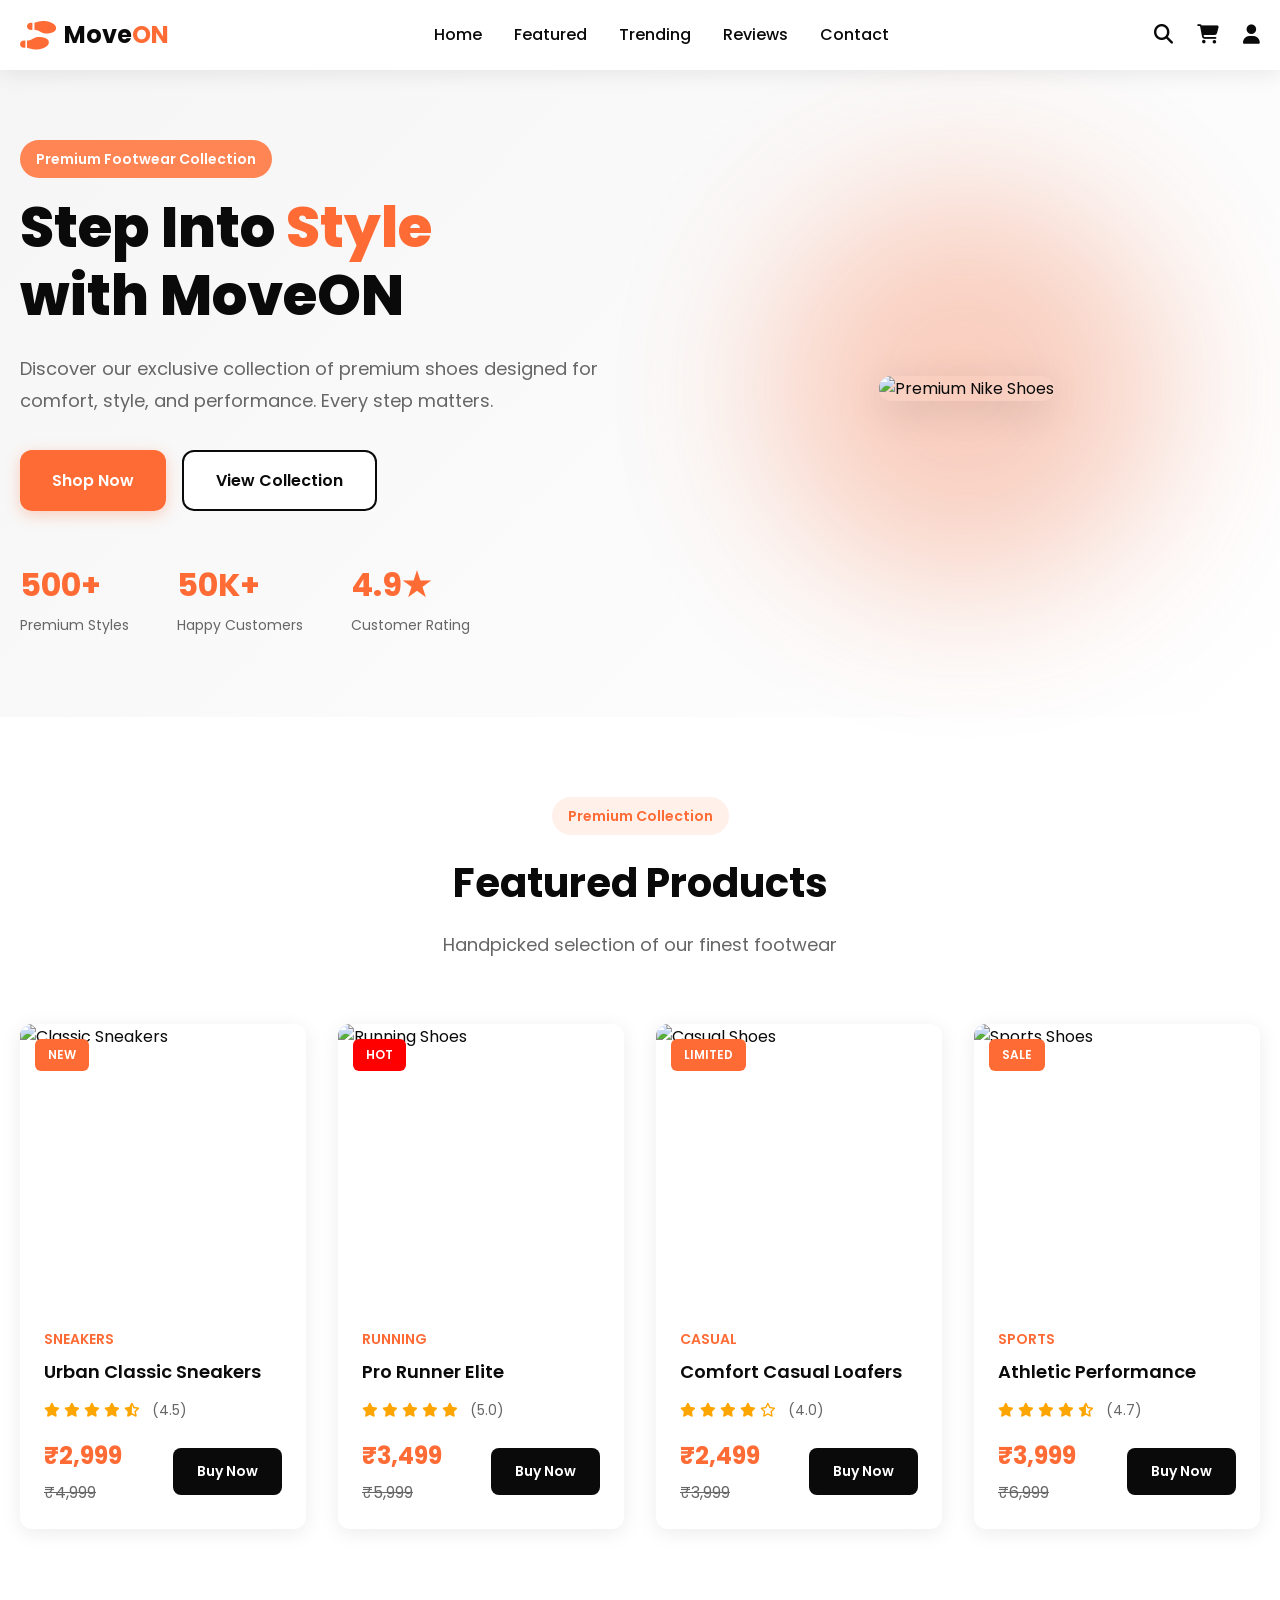
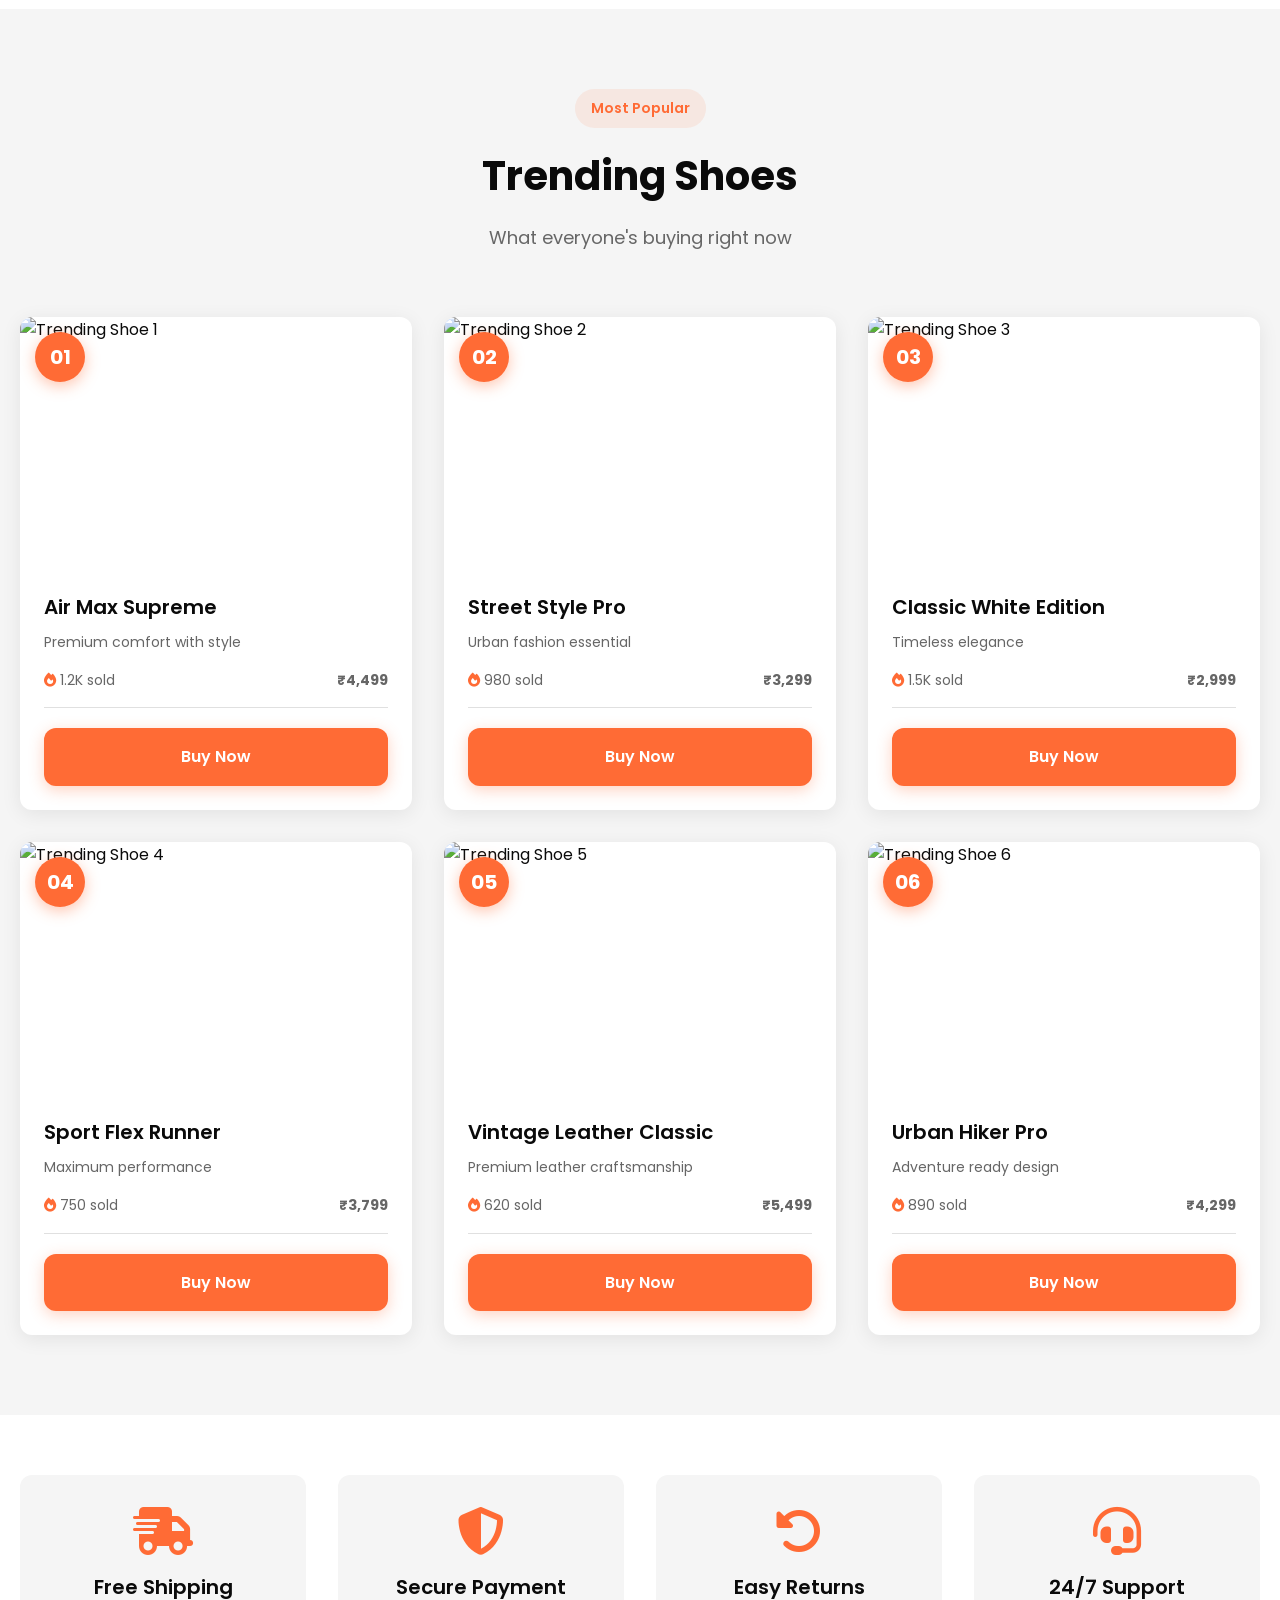
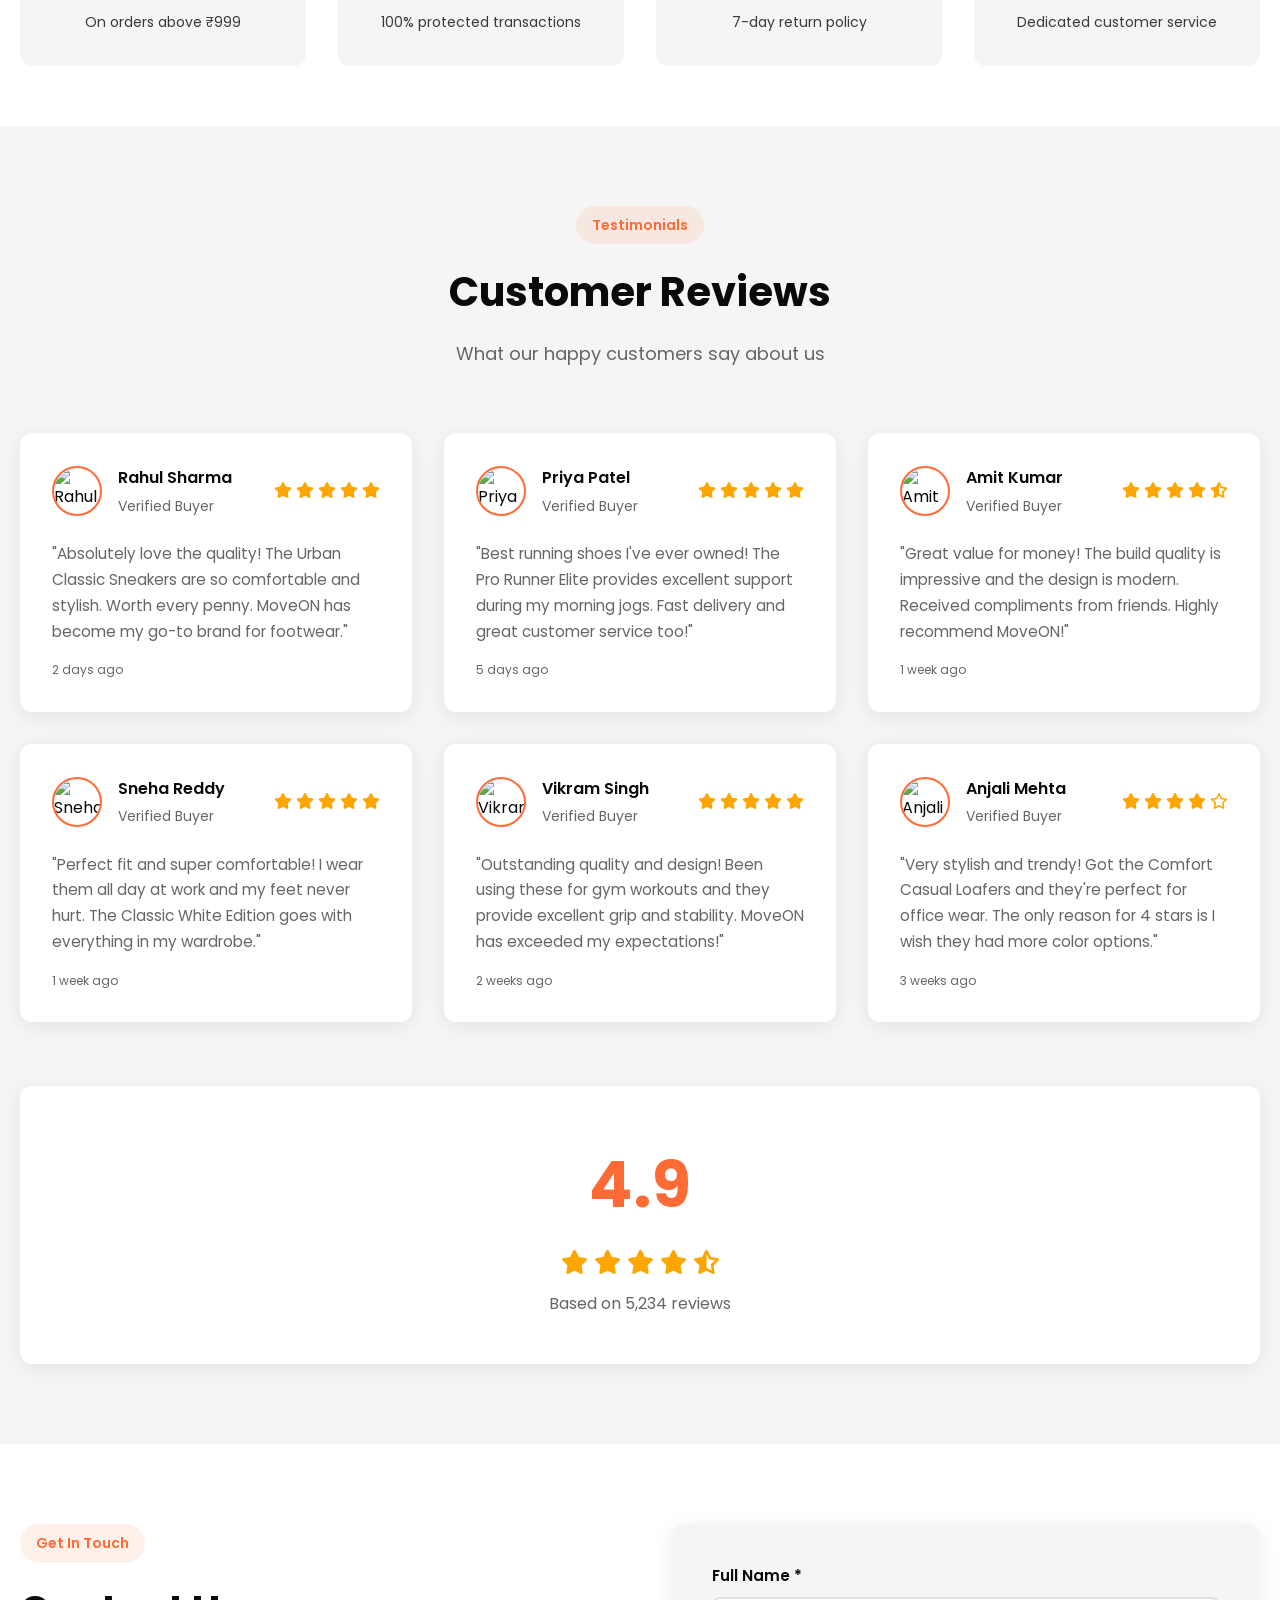
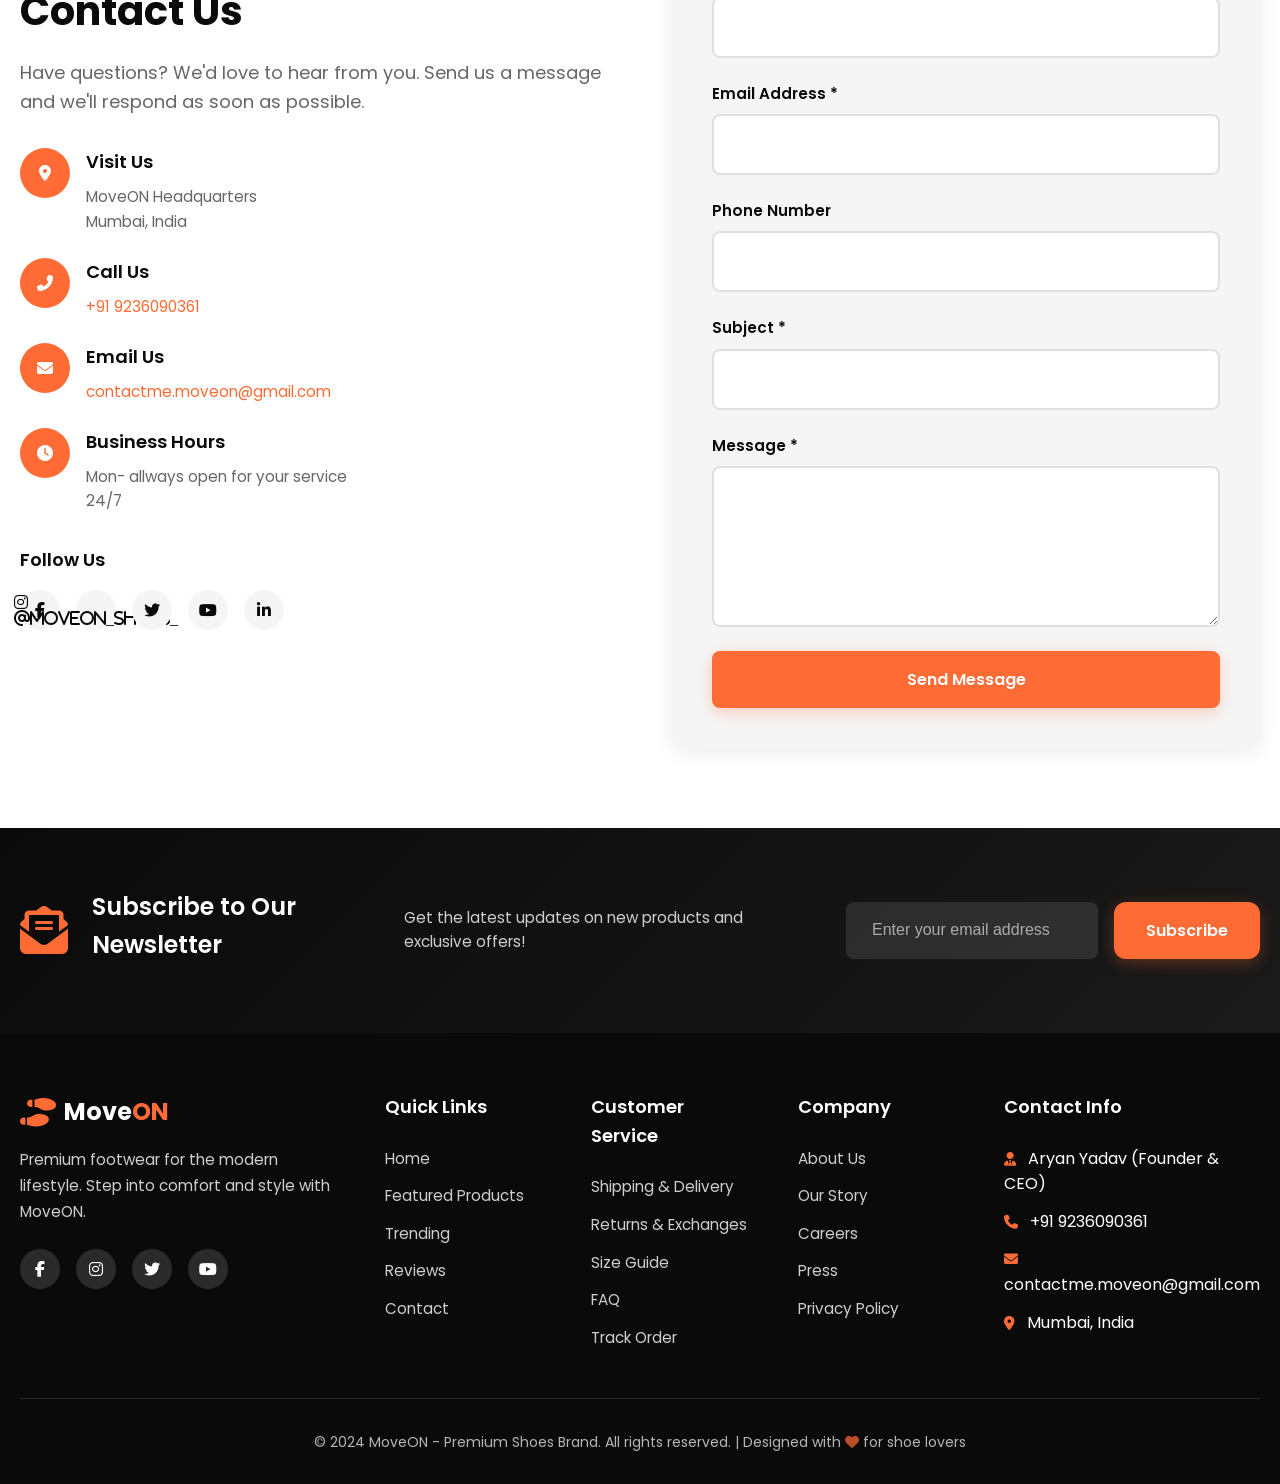
==== index.html @ a397bd1c "Update index.html" ====
<!DOCTYPE html>
<html lang="en">
<head>
    <meta charset="UTF-8">
    <meta name="viewport" content="width=device-width, initial-scale=1.0">
    <meta name="description" content="MoveON - Premium Stylish Shoes for Every Step. Discover our featured and trending shoe collections.">
    <title>MoveON - Premium Stylish Shoes</title>
    
    <!-- Google Fonts -->
    <link href="https://fonts.googleapis.com/css2?family=Poppins:wght@300;400;500;600;700;800&display=swap" rel="stylesheet">
    
    <!-- Font Awesome -->
    <link rel="stylesheet" href="https://cdn.jsdelivr.net/npm/@fortawesome/fontawesome-free@6.4.0/css/all.min.css">
    
    <!-- Custom CSS -->
    <link rel="stylesheet" href="style.css">
</head>
<body>
    <!-- Navigation -->
    <nav class="navbar">
        <div class="container">
            <div class="nav-wrapper">
                <div class="logo">
                    <i class="fas fa-shoe-prints"></i>
                    <span>Move<span class="highlight">ON</span></span>
                </div>
                
                <ul class="nav-menu">
                    <li><a href="#home" class="nav-link">Home</a></li>
                    <li><a href="#featured" class="nav-link">Featured</a></li>
                    <li><a href="#trending" class="nav-link">Trending</a></li>
                    <li><a href="#reviews" class="nav-link">Reviews</a></li>
                    <li><a href="#contact" class="nav-link">Contact</a></li>
                </ul>
                
                <div class="nav-icons">
                    <a href="#" class="nav-icon"><i class="fas fa-search"></i></a>
                    <a href="#" class="nav-icon"><i class="fas fa-shopping-cart"></i></a>
                    <a href="#" class="nav-icon"><i class="fas fa-user"></i></a>
                </div>
                
                <div class="hamburger">
                    <span></span>
                    <span></span>
                    <span></span>
                </div>
            </div>
        </div>
    </nav>

    <!-- Hero Section -->
    <section id="home" class="hero">
        <div class="container">
            <div class="hero-content">
                <div class="hero-text">
                    <span class="hero-badge">Premium Footwear Collection</span>
                    <h1 class="hero-title">Step Into <span class="highlight">Style</span><br>with MoveON</h1>
                    <p class="hero-description">Discover our exclusive collection of premium shoes designed for comfort, style, and performance. Every step matters.</p>
                    <div class="hero-buttons">
                        <a href="#featured" class="btn btn-primary">Shop Now</a>
                        <a href="#trending" class="btn btn-secondary">View Collection</a>
                    </div>
                    <div class="hero-stats">
                        <div class="stat">
                            <h3>500+</h3>
                            <p>Premium Styles</p>
                        </div>
                        <div class="stat">
                            <h3>50K+</h3>
                            <p>Happy Customers</p>
                        </div>
                        <div class="stat">
                            <h3>4.9★</h3>
                            <p>Customer Rating</p>
                        </div>
                    </div>
                </div>
                <div class="hero-image">
                    <div class="hero-image-bg"></div>
                    <img src="https://images.unsplash.com/photo-1542291026-7eec264c27ff?w=800&q=80" alt="Premium Nike Shoes">
                </div>
            </div>
        </div>
    </section>

    <!-- Featured Products Section -->
    <section id="featured" class="featured-section">
        <div class="container">
            <div class="section-header">
                <span class="section-badge">Premium Collection</span>
                <h2 class="section-title">Featured Products</h2>
                <p class="section-description">Handpicked selection of our finest footwear</p>
            </div>
            
            <div class="products-grid">
                <!-- Product 1 -->
                <div class="product-card">
                    <div class="product-badge">New</div>
                    <div class="product-image">
                        <img src="https://images.unsplash.com/photo-1549298916-b41d501d3772?w=600&q=80" alt="Classic Sneakers">
                        <div class="product-overlay">
                            <button class="quick-view"><i class="fas fa-eye"></i> Quick View</button>
                        </div>
                    </div>
                    <div class="product-info">
                        <div class="product-category">Sneakers</div>
                        <h3 class="product-name">Urban Classic Sneakers</h3>
                        <div class="product-rating">
                            <i class="fas fa-star"></i>
                            <i class="fas fa-star"></i>
                            <i class="fas fa-star"></i>
                            <i class="fas fa-star"></i>
                            <i class="fas fa-star-half-alt"></i>
                            <span>(4.5)</span>
                        </div>
                        <div class="product-footer">
                            <div class="product-price">
                                <span class="price-current">₹2,999</span>
                                <span class="price-original">₹4,999</span>
                            </div>
                            <a href="https://www.amazon.in/s?k=urban+sneakers" target="_blank" class="btn-buy">Buy Now</a>
                        </div>
                    </div>
                </div>

                <!-- Product 2 -->
                <div class="product-card">
                    <div class="product-badge hot">Hot</div>
                    <div class="product-image">
                        <img src="https://images.unsplash.com/photo-1606107557195-0e29a4b5b4aa?w=600&q=80" alt="Running Shoes">
                        <div class="product-overlay">
                            <button class="quick-view"><i class="fas fa-eye"></i> Quick View</button>
                        </div>
                    </div>
                    <div class="product-info">
                        <div class="product-category">Running</div>
                        <h3 class="product-name">Pro Runner Elite</h3>
                        <div class="product-rating">
                            <i class="fas fa-star"></i>
                            <i class="fas fa-star"></i>
                            <i class="fas fa-star"></i>
                            <i class="fas fa-star"></i>
                            <i class="fas fa-star"></i>
                            <span>(5.0)</span>
                        </div>
                        <div class="product-footer">
                            <div class="product-price">
                                <span class="price-current">₹3,499</span>
                                <span class="price-original">₹5,999</span>
                            </div>
                            <a href="https://www.amazon.in/s?k=running+shoes" target="_blank" class="btn-buy">Buy Now</a>
                        </div>
                    </div>
                </div>

                <!-- Product 3 -->
                <div class="product-card">
                    <div class="product-badge">Limited</div>
                    <div class="product-image">
                        <img src="https://images.unsplash.com/photo-1600185365926-3a2ce3cdb9eb?w=600&q=80" alt="Casual Shoes">
                        <div class="product-overlay">
                            <button class="quick-view"><i class="fas fa-eye"></i> Quick View</button>
                        </div>
                    </div>
                    <div class="product-info">
                        <div class="product-category">Casual</div>
                        <h3 class="product-name">Comfort Casual Loafers</h3>
                        <div class="product-rating">
                            <i class="fas fa-star"></i>
                            <i class="fas fa-star"></i>
                            <i class="fas fa-star"></i>
                            <i class="fas fa-star"></i>
                            <i class="far fa-star"></i>
                            <span>(4.0)</span>
                        </div>
                        <div class="product-footer">
                            <div class="product-price">
                                <span class="price-current">₹2,499</span>
                                <span class="price-original">₹3,999</span>
                            </div>
                            <a href="https://www.amazon.in/s?k=casual+loafers" target="_blank" class="btn-buy">Buy Now</a>
                        </div>
                    </div>
                </div>

                <!-- Product 4 -->
                <div class="product-card">
                    <div class="product-badge">Sale</div>
                    <div class="product-image">
                        <img src="https://images.unsplash.com/photo-1551107696-a4b0c5a0d9a2?w=600&q=80" alt="Sports Shoes">
                        <div class="product-overlay">
                            <button class="quick-view"><i class="fas fa-eye"></i> Quick View</button>
                        </div>
                    </div>
                    <div class="product-info">
                        <div class="product-category">Sports</div>
                        <h3 class="product-name">Athletic Performance</h3>
                        <div class="product-rating">
                            <i class="fas fa-star"></i>
                            <i class="fas fa-star"></i>
                            <i class="fas fa-star"></i>
                            <i class="fas fa-star"></i>
                            <i class="fas fa-star-half-alt"></i>
                            <span>(4.7)</span>
                        </div>
                        <div class="product-footer">
                            <div class="product-price">
                                <span class="price-current">₹3,999</span>
                                <span class="price-original">₹6,999</span>
                            </div>
                            <a href="https://www.amazon.in/s?k=sports+shoes" target="_blank" class="btn-buy">Buy Now</a>
                        </div>
                    </div>
                </div>
            </div>
        </div>
    </section>

    <!-- Trending Shoes Section -->
    <section id="trending" class="trending-section">
        <div class="container">
            <div class="section-header">
                <span class="section-badge">Most Popular</span>
                <h2 class="section-title">Trending Shoes</h2>
                <p class="section-description">What everyone's buying right now</p>
            </div>
            
            <div class="trending-grid">
                <!-- Trending Product 1 -->
                <div class="trending-card">
                    <div class="trending-number">01</div>
                    <div class="trending-image">
                        <img src="https://images.unsplash.com/photo-1595950653106-6c9ebd614d3a?w=600&q=80" alt="Trending Shoe 1">
                    </div>
                    <div class="trending-info">
                        <h3>Air Max Supreme</h3>
                        <p>Premium comfort with style</p>
                        <div class="trending-stats">
                            <span><i class="fas fa-fire"></i> 1.2K sold</span>
                            <span class="trending-price">₹4,499</span>
                        </div>
                        <a href="https://www.amazon.in/s?k=air+max+shoes" target="_blank" class="btn btn-primary">Buy Now</a>
                    </div>
                </div>

                <!-- Trending Product 2 -->
                <div class="trending-card">
                    <div class="trending-number">02</div>
                    <div class="trending-image">
                        <img src="https://images.unsplash.com/photo-1603808033587-5f945e4cee36?w=600&q=80" alt="Trending Shoe 2">
                    </div>
                    <div class="trending-info">
                        <h3>Street Style Pro</h3>
                        <p>Urban fashion essential</p>
                        <div class="trending-stats">
                            <span><i class="fas fa-fire"></i> 980 sold</span>
                            <span class="trending-price">₹3,299</span>
                        </div>
                        <a href="https://www.amazon.in/s?k=street+style+shoes" target="_blank" class="btn btn-primary">Buy Now</a>
                    </div>
                </div>

                <!-- Trending Product 3 -->
                <div class="trending-card">
                    <div class="trending-number">03</div>
                    <div class="trending-image">
                        <img src="https://images.unsplash.com/photo-1608231387042-66d1773070a5?w=600&q=80" alt="Trending Shoe 3">
                    </div>
                    <div class="trending-info">
                        <h3>Classic White Edition</h3>
                        <p>Timeless elegance</p>
                        <div class="trending-stats">
                            <span><i class="fas fa-fire"></i> 1.5K sold</span>
                            <span class="trending-price">₹2,999</span>
                        </div>
                        <a href="https://www.amazon.in/s?k=white+sneakers" target="_blank" class="btn btn-primary">Buy Now</a>
                    </div>
                </div>

                <!-- Trending Product 4 -->
                <div class="trending-card">
                    <div class="trending-number">04</div>
                    <div class="trending-image">
                        <img src="https://images.unsplash.com/photo-1512374382149-233c42b6a83b?w=600&q=80" alt="Trending Shoe 4">
                    </div>
                    <div class="trending-info">
                        <h3>Sport Flex Runner</h3>
                        <p>Maximum performance</p>
                        <div class="trending-stats">
                            <span><i class="fas fa-fire"></i> 750 sold</span>
                            <span class="trending-price">₹3,799</span>
                        </div>
                        <a href="https://www.amazon.in/s?k=sport+running+shoes" target="_blank" class="btn btn-primary">Buy Now</a>
                    </div>
                </div>

                <!-- Trending Product 5 -->
                <div class="trending-card">
                    <div class="trending-number">05</div>
                    <div class="trending-image">
                        <img src="https://images.unsplash.com/photo-1520256862855-398228c41684?w=600&q=80" alt="Trending Shoe 5">
                    </div>
                    <div class="trending-info">
                        <h3>Vintage Leather Classic</h3>
                        <p>Premium leather craftsmanship</p>
                        <div class="trending-stats">
                            <span><i class="fas fa-fire"></i> 620 sold</span>
                            <span class="trending-price">₹5,499</span>
                        </div>
                        <a href="https://www.amazon.in/s?k=leather+shoes" target="_blank" class="btn btn-primary">Buy Now</a>
                    </div>
                </div>

                <!-- Trending Product 6 -->
                <div class="trending-card">
                    <div class="trending-number">06</div>
                    <div class="trending-image">
                        <img src="https://images.unsplash.com/photo-1525966222134-fcfa99b8ae77?w=600&q=80" alt="Trending Shoe 6">
                    </div>
                    <div class="trending-info">
                        <h3>Urban Hiker Pro</h3>
                        <p>Adventure ready design</p>
                        <div class="trending-stats">
                            <span><i class="fas fa-fire"></i> 890 sold</span>
                            <span class="trending-price">₹4,299</span>
                        </div>
                        <a href="https://www.amazon.in/s?k=hiking+shoes" target="_blank" class="btn btn-primary">Buy Now</a>
                    </div>
                </div>
            </div>
        </div>
    </section>

    <!-- Trust Badges Section -->
    <section class="trust-section">
        <div class="container">
            <div class="trust-grid">
                <div class="trust-item">
                    <i class="fas fa-shipping-fast"></i>
                    <h4>Free Shipping</h4>
                    <p>On orders above ₹999</p>
                </div>
                <div class="trust-item">
                    <i class="fas fa-shield-alt"></i>
                    <h4>Secure Payment</h4>
                    <p>100% protected transactions</p>
                </div>
                <div class="trust-item">
                    <i class="fas fa-undo-alt"></i>
                    <h4>Easy Returns</h4>
                    <p>7-day return policy</p>
                </div>
                <div class="trust-item">
                    <i class="fas fa-headset"></i>
                    <h4>24/7 Support</h4>
                    <p>Dedicated customer service</p>
                </div>
            </div>
        </div>
    </section>

    <!-- Reviews Section -->
    <section id="reviews" class="reviews-section">
        <div class="container">
            <div class="section-header">
                <span class="section-badge">Testimonials</span>
                <h2 class="section-title">Customer Reviews</h2>
                <p class="section-description">What our happy customers say about us</p>
            </div>
            
            <div class="reviews-grid">
                <!-- Review 1 -->
                <div class="review-card">
                    <div class="review-header">
                        <div class="reviewer-info">
                            <img src="https://ui-avatars.com/api/?name=Rahul+Sharma&background=ff6b35&color=fff&size=80" alt="Rahul Sharma">
                            <div>
                                <h4>Rahul Sharma</h4>
                                <p>Verified Buyer</p>
                            </div>
                        </div>
                        <div class="review-rating">
                            <i class="fas fa-star"></i>
                            <i class="fas fa-star"></i>
                            <i class="fas fa-star"></i>
                            <i class="fas fa-star"></i>
                            <i class="fas fa-star"></i>
                        </div>
                    </div>
                    <p class="review-text">"Absolutely love the quality! The Urban Classic Sneakers are so comfortable and stylish. Worth every penny. MoveON has become my go-to brand for footwear."</p>
                    <div class="review-date">2 days ago</div>
                </div>

                <!-- Review 2 -->
                <div class="review-card">
                    <div class="review-header">
                        <div class="reviewer-info">
                            <img src="https://ui-avatars.com/api/?name=Priya+Patel&background=ff6b35&color=fff&size=80" alt="Priya Patel">
                            <div>
                                <h4>Priya Patel</h4>
                                <p>Verified Buyer</p>
                            </div>
                        </div>
                        <div class="review-rating">
                            <i class="fas fa-star"></i>
                            <i class="fas fa-star"></i>
                            <i class="fas fa-star"></i>
                            <i class="fas fa-star"></i>
                            <i class="fas fa-star"></i>
                        </div>
                    </div>
                    <p class="review-text">"Best running shoes I've ever owned! The Pro Runner Elite provides excellent support during my morning jogs. Fast delivery and great customer service too!"</p>
                    <div class="review-date">5 days ago</div>
                </div>

                <!-- Review 3 -->
                <div class="review-card">
                    <div class="review-header">
                        <div class="reviewer-info">
                            <img src="https://ui-avatars.com/api/?name=Amit+Kumar&background=ff6b35&color=fff&size=80" alt="Amit Kumar">
                            <div>
                                <h4>Amit Kumar</h4>
                                <p>Verified Buyer</p>
                            </div>
                        </div>
                        <div class="review-rating">
                            <i class="fas fa-star"></i>
                            <i class="fas fa-star"></i>
                            <i class="fas fa-star"></i>
                            <i class="fas fa-star"></i>
                            <i class="fas fa-star-half-alt"></i>
                        </div>
                    </div>
                    <p class="review-text">"Great value for money! The build quality is impressive and the design is modern. Received compliments from friends. Highly recommend MoveON!"</p>
                    <div class="review-date">1 week ago</div>
                </div>

                <!-- Review 4 -->
                <div class="review-card">
                    <div class="review-header">
                        <div class="reviewer-info">
                            <img src="https://ui-avatars.com/api/?name=Sneha+Reddy&background=ff6b35&color=fff&size=80" alt="Sneha Reddy">
                            <div>
                                <h4>Sneha Reddy</h4>
                                <p>Verified Buyer</p>
                            </div>
                        </div>
                        <div class="review-rating">
                            <i class="fas fa-star"></i>
                            <i class="fas fa-star"></i>
                            <i class="fas fa-star"></i>
                            <i class="fas fa-star"></i>
                            <i class="fas fa-star"></i>
                        </div>
                    </div>
                    <p class="review-text">"Perfect fit and super comfortable! I wear them all day at work and my feet never hurt. The Classic White Edition goes with everything in my wardrobe."</p>
                    <div class="review-date">1 week ago</div>
                </div>

                <!-- Review 5 -->
                <div class="review-card">
                    <div class="review-header">
                        <div class="reviewer-info">
                            <img src="https://ui-avatars.com/api/?name=Vikram+Singh&background=ff6b35&color=fff&size=80" alt="Vikram Singh">
                            <div>
                                <h4>Vikram Singh</h4>
                                <p>Verified Buyer</p>
                            </div>
                        </div>
                        <div class="review-rating">
                            <i class="fas fa-star"></i>
                            <i class="fas fa-star"></i>
                            <i class="fas fa-star"></i>
                            <i class="fas fa-star"></i>
                            <i class="fas fa-star"></i>
                        </div>
                    </div>
                    <p class="review-text">"Outstanding quality and design! Been using these for gym workouts and they provide excellent grip and stability. MoveON has exceeded my expectations!"</p>
                    <div class="review-date">2 weeks ago</div>
                </div>

                <!-- Review 6 -->
                <div class="review-card">
                    <div class="review-header">
                        <div class="reviewer-info">
                            <img src="https://ui-avatars.com/api/?name=Anjali+Mehta&background=ff6b35&color=fff&size=80" alt="Anjali Mehta">
                            <div>
                                <h4>Anjali Mehta</h4>
                                <p>Verified Buyer</p>
                            </div>
                        </div>
                        <div class="review-rating">
                            <i class="fas fa-star"></i>
                            <i class="fas fa-star"></i>
                            <i class="fas fa-star"></i>
                            <i class="fas fa-star"></i>
                            <i class="far fa-star"></i>
                        </div>
                    </div>
                    <p class="review-text">"Very stylish and trendy! Got the Comfort Casual Loafers and they're perfect for office wear. The only reason for 4 stars is I wish they had more color options."</p>
                    <div class="review-date">3 weeks ago</div>
                </div>
            </div>

            <!-- Overall Rating -->
            <div class="overall-rating">
                <div class="rating-score">
                    <h2>4.9</h2>
                    <div class="stars">
                        <i class="fas fa-star"></i>
                        <i class="fas fa-star"></i>
                        <i class="fas fa-star"></i>
                        <i class="fas fa-star"></i>
                        <i class="fas fa-star-half-alt"></i>
                    </div>
                    <p>Based on 5,234 reviews</p>
                </div>
            </div>
        </div>
    </section>

    <!-- Contact Section -->
    <section id="contact" class="contact-section">
        <div class="container">
            <div class="contact-wrapper">
                <div class="contact-info">
                    <div class="section-header">
                        <span class="section-badge">Get In Touch</span>
                        <h2 class="section-title">Contact Us</h2>
                        <p class="section-description">Have questions? We'd love to hear from you. Send us a message and we'll respond as soon as possible.</p>
                    </div>

                    <div class="contact-details">
                        <div class="contact-item">
                            <div class="contact-icon">
                                <i class="fas fa-map-marker-alt"></i>
                            </div>
                            <div>
                                <h4>Visit Us</h4>
                                <p>MoveON Headquarters<br>Mumbai, India</p>
                            </div>
                        </div>

                        <div class="contact-item">
                            <div class="contact-icon">
                                <i class="fas fa-phone-alt"></i>
                            </div>
                            <div>
                                <h4>Call Us</h4>
                                <p><a href="tel:+919236090361">+91 9236090361</a></p>
                            </div>
                        </div>

                        <div class="contact-item">
                            <div class="contact-icon">
                                <i class="fas fa-envelope"></i>
                            </div>
                            <div>
                                <h4>Email Us</h4>
                                <p><a href="mailto:aryanphy492511@gmail.com">contactme.moveon@gmail.com</a></p>
                            </div>
                        </div>

                        <div class="contact-item">
                            <div class="contact-icon">
                                <i class="fas fa-clock"></i>
                            </div>
                            <div>
                                <h4>Business Hours</h4>
                                <p>Mon- allways open for your service <br>24/7
                            </div>
                        </div>
                    </div>

                    <div class="social-links">
                        <h4>Follow Us</h4>
                        <div class="social-icons">
                            <a href="#" class="social-icon"><i class="fab fa-facebook-f"></i></a>
                            <a href="#" class="social-icon"><i class="fab fa-instagram"> @moveon_shoes_</i></a>
                            <a href="#" class="social-icon"><i class="fab fa-twitter"></i></a>
                            <a href="#" class="social-icon"><i class="fab fa-youtube"></i></a>
                            <a href="#" class="social-icon"><i class="fab fa-linkedin-in"></i></a>
                        </div>
                    </div>
                </div>

                <div class="contact-form-wrapper">
                    <form id="contactForm" class="contact-form">
                        <div class="form-group">
                            <label for="name">Full Name *</label>
                            <input type="text" id="name" name="name" required>
                        </div>

                        <div class="form-group">
                            <label for="email">Email Address *</label>
                            <input type="email" id="email" name="email" required>
                        </div>

                        <div class="form-group">
                            <label for="phone">Phone Number</label>
                            <input type="tel" id="phone" name="phone">
                        </div>

                        <div class="form-group">
                            <label for="subject">Subject *</label>
                            <input type="text" id="subject" name="subject" required>
                        </div>

                        <div class="form-group">
                            <label for="message">Message *</label>
                            <textarea id="message" name="message" rows="5" required></textarea>
                        </div>

                        <button type="submit" class="btn btn-primary btn-submit">
                            <span class="btn-text">Send Message</span>
                            <span class="btn-loading">Sending...</span>
                        </button>

                        <div class="form-message"></div>
                    </form>
                </div>
            </div>
        </div>
    </section>

    <!-- Newsletter Section -->
    <section class="newsletter-section">
        <div class="container">
            <div class="newsletter-wrapper">
                <div class="newsletter-content">
                    <i class="fas fa-envelope-open-text"></i>
                    <h3>Subscribe to Our Newsletter</h3>
                    <p>Get the latest updates on new products and exclusive offers!</p>
                </div>
                <form class="newsletter-form" id="newsletterForm">
                    <input type="email" placeholder="Enter your email address" required>
                    <button type="submit" class="btn btn-primary">Subscribe</button>
                </form>
            </div>
        </div>
    </section>

    <!-- Footer -->
    <footer class="footer">
        <div class="container">
            <div class="footer-content">
                <div class="footer-section">
                    <div class="footer-logo">
                        <i class="fas fa-shoe-prints"></i>
                        <span>Move<span class="highlight">ON</span></span>
                    </div>
                    <p>Premium footwear for the modern lifestyle. Step into comfort and style with MoveON.</p>
                    <div class="footer-social">
                        <a href="#"><i class="fab fa-facebook-f"></i></a>
                        <a href="#"><i class="fab fa-instagram"></i></a>
                        <a href="#"><i class="fab fa-twitter"></i></a>
                        <a href="#"><i class="fab fa-youtube"></i></a>
                    </div>
                </div>

                <div class="footer-section">
                    <h4>Quick Links</h4>
                    <ul>
                        <li><a href="#home">Home</a></li>
                        <li><a href="#featured">Featured Products</a></li>
                        <li><a href="#trending">Trending</a></li>
                        <li><a href="#reviews">Reviews</a></li>
                        <li><a href="#contact">Contact</a></li>
                    </ul>
                </div>

                <div class="footer-section">
                    <h4>Customer Service</h4>
                    <ul>
                        <li><a href="#">Shipping & Delivery</a></li>
                        <li><a href="#">Returns & Exchanges</a></li>
                        <li><a href="#">Size Guide</a></li>
                        <li><a href="#">FAQ</a></li>
                        <li><a href="#">Track Order</a></li>
                    </ul>
                </div>

                <div class="footer-section">
                    <h4>Company</h4>
                    <ul>
                        <li><a href="#">About Us</a></li>
                        <li><a href="#">Our Story</a></li>
                        <li><a href="#">Careers</a></li>
                        <li><a href="#">Press</a></li>
                        <li><a href="#">Privacy Policy</a></li>
                    </ul>
                </div>

                <div class="footer-section">
                    <h4>Contact Info</h4>
                    <ul>
                        <li><i class="fas fa-user-tie"></i> Aryan Yadav (Founder & CEO)</li>
                        <li><i class="fas fa-phone"></i> +91 9236090361</li>
                        <li><i class="fas fa-envelope"></i> contactme.moveon@gmail.com</li>
                        <li><i class="fas fa-map-marker-alt"></i> Mumbai, India</li>
                    </ul>
                </div>
            </div>

            <div class="footer-bottom">
                <p>&copy; 2024 MoveON - Premium Shoes Brand. All rights reserved. | Designed with <i class="fas fa-heart"></i> for shoe lovers</p>
            </div>
        </div>
    </footer>

    <!-- Scroll to Top Button -->
    <button id="scrollTop" class="scroll-top">
        <i class="fas fa-arrow-up"></i>
    </button>

    <!-- Custom JavaScript -->
    <script src="js/script.js"></script>
</body>
</html>
---- style.css ----
/* ===================================
   CSS Variables & Root Styles
   =================================== */
:root {
    --primary-color: #ff6b35;
    --primary-dark: #e55a2b;
    --primary-light: #ff8555;
    --black: #0a0a0a;
    --dark-gray: #1a1a1a;
    --medium-gray: #2a2a2a;
    --light-gray: #f5f5f5;
    --white: #ffffff;
    --text-dark: #0a0a0a;
    --text-light: #666666;
    --border-color: #e0e0e0;
    --shadow: 0 4px 20px rgba(0, 0, 0, 0.08);
    --shadow-lg: 0 10px 40px rgba(0, 0, 0, 0.12);
    --transition: all 0.3s ease;
    --border-radius: 12px;
    --font-family: 'Poppins', sans-serif;
}

/* ===================================
   Reset & Base Styles
   =================================== */
* {
    margin: 0;
    padding: 0;
    box-sizing: border-box;
}

html {
    scroll-behavior: smooth;
    font-size: 16px;
}

body {
    font-family: var(--font-family);
    color: var(--text-dark);
    background-color: var(--white);
    line-height: 1.6;
    overflow-x: hidden;
}

img {
    max-width: 100%;
    height: auto;
    display: block;
}

a {
    text-decoration: none;
    color: inherit;
    transition: var(--transition);
}

ul {
    list-style: none;
}

button {
    border: none;
    background: none;
    cursor: pointer;
    font-family: inherit;
}

/* ===================================
   Container & Utilities
   =================================== */
.container {
    max-width: 1280px;
    margin: 0 auto;
    padding: 0 20px;
}

.highlight {
    color: var(--primary-color);
}

/* ===================================
   Navigation
   =================================== */
.navbar {
    position: fixed;
    top: 0;
    left: 0;
    right: 0;
    background-color: var(--white);
    box-shadow: var(--shadow);
    z-index: 1000;
    transition: var(--transition);
}

.navbar.scrolled {
    box-shadow: var(--shadow-lg);
}

.nav-wrapper {
    display: flex;
    align-items: center;
    justify-content: space-between;
    padding: 1rem 0;
}

.logo {
    display: flex;
    align-items: center;
    gap: 0.5rem;
    font-size: 1.5rem;
    font-weight: 700;
    color: var(--black);
}

.logo i {
    color: var(--primary-color);
    font-size: 1.8rem;
}

.nav-menu {
    display: flex;
    align-items: center;
    gap: 2rem;
}

.nav-link {
    font-weight: 500;
    color: var(--text-dark);
    position: relative;
    transition: var(--transition);
}

.nav-link::after {
    content: '';
    position: absolute;
    bottom: -5px;
    left: 0;
    width: 0;
    height: 2px;
    background-color: var(--primary-color);
    transition: var(--transition);
}

.nav-link:hover,
.nav-link.active {
    color: var(--primary-color);
}

.nav-link:hover::after {
    width: 100%;
}

.nav-icons {
    display: flex;
    align-items: center;
    gap: 1.5rem;
}

.nav-icon {
    font-size: 1.2rem;
    color: var(--text-dark);
    transition: var(--transition);
}

.nav-icon:hover {
    color: var(--primary-color);
    transform: scale(1.1);
}

.hamburger {
    display: none;
    flex-direction: column;
    gap: 5px;
    cursor: pointer;
}

.hamburger span {
    width: 25px;
    height: 3px;
    background-color: var(--black);
    border-radius: 3px;
    transition: var(--transition);
}

.hamburger.active span:nth-child(1) {
    transform: rotate(45deg) translate(8px, 8px);
}

.hamburger.active span:nth-child(2) {
    opacity: 0;
}

.hamburger.active span:nth-child(3) {
    transform: rotate(-45deg) translate(7px, -7px);
}

/* ===================================
   Hero Section
   =================================== */
.hero {
    padding: 140px 0 80px;
    background: linear-gradient(135deg, var(--light-gray) 0%, var(--white) 100%);
}

.hero-content {
    display: grid;
    grid-template-columns: 1fr 1fr;
    gap: 4rem;
    align-items: center;
}

.hero-badge {
    display: inline-block;
    padding: 0.5rem 1rem;
    background-color: var(--primary-light);
    color: var(--white);
    border-radius: 50px;
    font-size: 0.875rem;
    font-weight: 600;
    margin-bottom: 1rem;
}

.hero-title {
    font-size: 3.5rem;
    font-weight: 800;
    line-height: 1.2;
    margin-bottom: 1.5rem;
    color: var(--black);
}

.hero-description {
    font-size: 1.125rem;
    color: var(--text-light);
    margin-bottom: 2rem;
    line-height: 1.8;
}

.hero-buttons {
    display: flex;
    gap: 1rem;
    margin-bottom: 3rem;
}

.btn {
    display: inline-flex;
    align-items: center;
    justify-content: center;
    padding: 1rem 2rem;
    font-size: 1rem;
    font-weight: 600;
    border-radius: var(--border-radius);
    transition: var(--transition);
    cursor: pointer;
}

.btn-primary {
    background-color: var(--primary-color);
    color: var(--white);
    box-shadow: 0 4px 15px rgba(255, 107, 53, 0.3);
}

.btn-primary:hover {
    background-color: var(--primary-dark);
    transform: translateY(-2px);
    box-shadow: 0 6px 25px rgba(255, 107, 53, 0.4);
}

.btn-secondary {
    background-color: var(--white);
    color: var(--black);
    border: 2px solid var(--black);
}

.btn-secondary:hover {
    background-color: var(--black);
    color: var(--white);
    transform: translateY(-2px);
}

.hero-stats {
    display: flex;
    gap: 3rem;
}

.stat {
    text-align: left;
}

.stat h3 {
    font-size: 2rem;
    font-weight: 700;
    color: var(--primary-color);
    margin-bottom: 0.25rem;
}

.stat p {
    font-size: 0.875rem;
    color: var(--text-light);
}

.hero-image {
    position: relative;
    display: flex;
    align-items: center;
    justify-content: center;
}

.hero-image-bg {
    position: absolute;
    width: 400px;
    height: 400px;
    background: linear-gradient(135deg, var(--primary-color) 0%, var(--primary-dark) 100%);
    border-radius: 50%;
    filter: blur(80px);
    opacity: 0.3;
    z-index: 0;
}

.hero-image img {
    position: relative;
    z-index: 1;
    border-radius: var(--border-radius);
    box-shadow: var(--shadow-lg);
    animation: float 3s ease-in-out infinite;
}

@keyframes float {
    0%, 100% {
        transform: translateY(0);
    }
    50% {
        transform: translateY(-20px);
    }
}

/* ===================================
   Section Headers
   =================================== */
.section-header {
    text-align: center;
    margin-bottom: 4rem;
}

.section-badge {
    display: inline-block;
    padding: 0.5rem 1rem;
    background-color: rgba(255, 107, 53, 0.1);
    color: var(--primary-color);
    border-radius: 50px;
    font-size: 0.875rem;
    font-weight: 600;
    margin-bottom: 1rem;
}

.section-title {
    font-size: 2.5rem;
    font-weight: 700;
    color: var(--black);
    margin-bottom: 1rem;
}

.section-description {
    font-size: 1.125rem;
    color: var(--text-light);
    max-width: 600px;
    margin: 0 auto;
}

/* ===================================
   Featured Products Section
   =================================== */
.featured-section {
    padding: 80px 0;
    background-color: var(--white);
}

.products-grid {
    display: grid;
    grid-template-columns: repeat(auto-fit, minmax(280px, 1fr));
    gap: 2rem;
}

.product-card {
    background-color: var(--white);
    border-radius: var(--border-radius);
    overflow: hidden;
    box-shadow: var(--shadow);
    transition: var(--transition);
    position: relative;
}

.product-card:hover {
    transform: translateY(-10px);
    box-shadow: var(--shadow-lg);
}

.product-badge {
    position: absolute;
    top: 15px;
    left: 15px;
    padding: 0.4rem 0.8rem;
    background-color: var(--primary-color);
    color: var(--white);
    border-radius: 6px;
    font-size: 0.75rem;
    font-weight: 600;
    z-index: 10;
    text-transform: uppercase;
}

.product-badge.hot {
    background-color: #ff0000;
}

.product-image {
    position: relative;
    overflow: hidden;
    height: 280px;
}

.product-image img {
    width: 100%;
    height: 100%;
    object-fit: cover;
    transition: var(--transition);
}

.product-card:hover .product-image img {
    transform: scale(1.1);
}

.product-overlay {
    position: absolute;
    top: 0;
    left: 0;
    right: 0;
    bottom: 0;
    background-color: rgba(0, 0, 0, 0.7);
    display: flex;
    align-items: center;
    justify-content: center;
    opacity: 0;
    transition: var(--transition);
}

.product-card:hover .product-overlay {
    opacity: 1;
}

.quick-view {
    padding: 0.75rem 1.5rem;
    background-color: var(--white);
    color: var(--black);
    border-radius: 6px;
    font-weight: 600;
    transition: var(--transition);
}

.quick-view:hover {
    background-color: var(--primary-color);
    color: var(--white);
}

.product-info {
    padding: 1.5rem;
}

.product-category {
    font-size: 0.875rem;
    color: var(--primary-color);
    font-weight: 600;
    text-transform: uppercase;
    margin-bottom: 0.5rem;
}

.product-name {
    font-size: 1.125rem;
    font-weight: 600;
    color: var(--black);
    margin-bottom: 0.75rem;
}

.product-rating {
    display: flex;
    align-items: center;
    gap: 0.25rem;
    margin-bottom: 1rem;
}

.product-rating i {
    color: #ffa500;
    font-size: 0.875rem;
}

.product-rating span {
    font-size: 0.875rem;
    color: var(--text-light);
    margin-left: 0.5rem;
}

.product-footer {
    display: flex;
    align-items: center;
    justify-content: space-between;
}

.product-price {
    display: flex;
    flex-direction: column;
    gap: 0.25rem;
}

.price-current {
    font-size: 1.5rem;
    font-weight: 700;
    color: var(--primary-color);
}

.price-original {
    font-size: 1rem;
    color: var(--text-light);
    text-decoration: line-through;
}

.btn-buy {
    padding: 0.75rem 1.5rem;
    background-color: var(--black);
    color: var(--white);
    border-radius: 8px;
    font-weight: 600;
    font-size: 0.875rem;
    transition: var(--transition);
}

.btn-buy:hover {
    background-color: var(--primary-color);
    transform: scale(1.05);
}

/* ===================================
   Trending Section
   =================================== */
.trending-section {
    padding: 80px 0;
    background-color: var(--light-gray);
}

.trending-grid {
    display: grid;
    grid-template-columns: repeat(auto-fit, minmax(300px, 1fr));
    gap: 2rem;
}

.trending-card {
    background-color: var(--white);
    border-radius: var(--border-radius);
    overflow: hidden;
    box-shadow: var(--shadow);
    transition: var(--transition);
    position: relative;
}

.trending-card:hover {
    transform: translateY(-10px);
    box-shadow: var(--shadow-lg);
}

.trending-number {
    position: absolute;
    top: 15px;
    left: 15px;
    width: 50px;
    height: 50px;
    background-color: var(--primary-color);
    color: var(--white);
    border-radius: 50%;
    display: flex;
    align-items: center;
    justify-content: center;
    font-size: 1.25rem;
    font-weight: 700;
    z-index: 10;
    box-shadow: 0 4px 15px rgba(255, 107, 53, 0.4);
}

.trending-image {
    height: 250px;
    overflow: hidden;
}

.trending-image img {
    width: 100%;
    height: 100%;
    object-fit: cover;
    transition: var(--transition);
}

.trending-card:hover .trending-image img {
    transform: scale(1.1);
}

.trending-info {
    padding: 1.5rem;
}

.trending-info h3 {
    font-size: 1.25rem;
    font-weight: 600;
    color: var(--black);
    margin-bottom: 0.5rem;
}

.trending-info p {
    font-size: 0.875rem;
    color: var(--text-light);
    margin-bottom: 1rem;
}

.trending-stats {
    display: flex;
    align-items: center;
    justify-content: space-between;
    margin-bottom: 1.25rem;
    padding-bottom: 1rem;
    border-bottom: 1px solid var(--border-color);
}

.trending-stats span {
    font-size: 0.875rem;
    color: var(--text-light);
}

.trending-stats i {
    color: var(--primary-color);
}

.trending-price {
    font-size: 1.25rem;
    font-weight: 700;
    color: var(--primary-color);
}

.trending-info .btn {
    width: 100%;
}

/* ===================================
   Trust Badges Section
   =================================== */
.trust-section {
    padding: 60px 0;
    background-color: var(--white);
}

.trust-grid {
    display: grid;
    grid-template-columns: repeat(auto-fit, minmax(250px, 1fr));
    gap: 2rem;
}

.trust-item {
    text-align: center;
    padding: 2rem;
    background-color: var(--light-gray);
    border-radius: var(--border-radius);
    transition: var(--transition);
}

.trust-item:hover {
    background-color: var(--primary-color);
    color: var(--white);
    transform: translateY(-5px);
}

.trust-item i {
    font-size: 3rem;
    color: var(--primary-color);
    margin-bottom: 1rem;
    transition: var(--transition);
}

.trust-item:hover i {
    color: var(--white);
}

.trust-item h4 {
    font-size: 1.25rem;
    font-weight: 600;
    margin-bottom: 0.5rem;
}

.trust-item p {
    font-size: 0.875rem;
    opacity: 0.8;
}

/* ===================================
   Reviews Section
   =================================== */
.reviews-section {
    padding: 80px 0;
    background-color: var(--light-gray);
}

.reviews-grid {
    display: grid;
    grid-template-columns: repeat(auto-fit, minmax(320px, 1fr));
    gap: 2rem;
    margin-bottom: 4rem;
}

.review-card {
    background-color: var(--white);
    padding: 2rem;
    border-radius: var(--border-radius);
    box-shadow: var(--shadow);
    transition: var(--transition);
}

.review-card:hover {
    transform: translateY(-5px);
    box-shadow: var(--shadow-lg);
}

.review-header {
    display: flex;
    align-items: center;
    justify-content: space-between;
    margin-bottom: 1.5rem;
}

.reviewer-info {
    display: flex;
    align-items: center;
    gap: 1rem;
}

.reviewer-info img {
    width: 50px;
    height: 50px;
    border-radius: 50%;
    border: 2px solid var(--primary-color);
}

.reviewer-info h4 {
    font-size: 1rem;
    font-weight: 600;
    color: var(--black);
    margin-bottom: 0.25rem;
}

.reviewer-info p {
    font-size: 0.875rem;
    color: var(--text-light);
}

.review-rating i {
    color: #ffa500;
    font-size: 1rem;
}

.review-text {
    font-size: 0.95rem;
    line-height: 1.7;
    color: var(--text-light);
    margin-bottom: 1rem;
}

.review-date {
    font-size: 0.75rem;
    color: var(--text-light);
}

.overall-rating {
    text-align: center;
    padding: 3rem;
    background-color: var(--white);
    border-radius: var(--border-radius);
    box-shadow: var(--shadow);
}

.rating-score h2 {
    font-size: 4rem;
    font-weight: 700;
    color: var(--primary-color);
    margin-bottom: 0.5rem;
}

.rating-score .stars {
    font-size: 1.5rem;
    margin-bottom: 0.5rem;
}

.rating-score .stars i {
    color: #ffa500;
}

.rating-score p {
    font-size: 1rem;
    color: var(--text-light);
}

/* ===================================
   Contact Section
   =================================== */
.contact-section {
    padding: 80px 0;
    background-color: var(--white);
}

.contact-wrapper {
    display: grid;
    grid-template-columns: 1fr 1fr;
    gap: 4rem;
}

.contact-info .section-header {
    text-align: left;
    margin-bottom: 2rem;
}

.contact-details {
    display: flex;
    flex-direction: column;
    gap: 1.5rem;
    margin-bottom: 2rem;
}

.contact-item {
    display: flex;
    gap: 1rem;
    align-items: flex-start;
}

.contact-icon {
    width: 50px;
    height: 50px;
    background-color: var(--primary-color);
    color: var(--white);
    border-radius: 50%;
    display: flex;
    align-items: center;
    justify-content: center;
    flex-shrink: 0;
}

.contact-item h4 {
    font-size: 1.125rem;
    font-weight: 600;
    margin-bottom: 0.5rem;
    color: var(--black);
}

.contact-item p {
    font-size: 0.95rem;
    color: var(--text-light);
    line-height: 1.6;
}

.contact-item a {
    color: var(--primary-color);
    transition: var(--transition);
}

.contact-item a:hover {
    color: var(--primary-dark);
}

.social-links h4 {
    font-size: 1.125rem;
    font-weight: 600;
    margin-bottom: 1rem;
    color: var(--black);
}

.social-icons {
    display: flex;
    gap: 1rem;
}

.social-icon {
    width: 40px;
    height: 40px;
    background-color: var(--light-gray);
    color: var(--black);
    border-radius: 50%;
    display: flex;
    align-items: center;
    justify-content: center;
    transition: var(--transition);
}

.social-icon:hover {
    background-color: var(--primary-color);
    color: var(--white);
    transform: translateY(-3px);
}

.contact-form-wrapper {
    background-color: var(--light-gray);
    padding: 2.5rem;
    border-radius: var(--border-radius);
    box-shadow: var(--shadow);
}

.contact-form {
    display: flex;
    flex-direction: column;
    gap: 1.5rem;
}

.form-group {
    display: flex;
    flex-direction: column;
    gap: 0.5rem;
}

.form-group label {
    font-weight: 600;
    color: var(--black);
    font-size: 0.95rem;
}

.form-group input,
.form-group textarea {
    padding: 1rem;
    border: 2px solid var(--border-color);
    border-radius: 8px;
    font-family: inherit;
    font-size: 1rem;
    transition: var(--transition);
    background-color: var(--white);
}

.form-group input:focus,
.form-group textarea:focus {
    outline: none;
    border-color: var(--primary-color);
}

.form-group textarea {
    resize: vertical;
    min-height: 120px;
}

.btn-submit {
    position: relative;
    width: 100%;
    padding: 1rem 2rem;
    background-color: var(--primary-color);
    color: var(--white);
    border-radius: 8px;
    font-weight: 600;
    font-size: 1rem;
    cursor: pointer;
    transition: var(--transition);
}

.btn-submit:hover {
    background-color: var(--primary-dark);
    transform: translateY(-2px);
}

.btn-submit:disabled {
    opacity: 0.6;
    cursor: not-allowed;
}

.btn-loading {
    display: none;
}

.btn-submit.loading .btn-text {
    display: none;
}

.btn-submit.loading .btn-loading {
    display: inline-block;
}

.form-message {
    padding: 1rem;
    border-radius: 8px;
    font-size: 0.95rem;
    display: none;
    text-align: center;
}

.form-message.success {
    display: block;
    background-color: #d4edda;
    color: #155724;
    border: 1px solid #c3e6cb;
}

.form-message.error {
    display: block;
    background-color: #f8d7da;
    color: #721c24;
    border: 1px solid #f5c6cb;
}

/* ===================================
   Newsletter Section
   =================================== */
.newsletter-section {
    padding: 60px 0;
    background: linear-gradient(135deg, var(--black) 0%, var(--dark-gray) 100%);
    color: var(--white);
}

.newsletter-wrapper {
    display: flex;
    align-items: center;
    justify-content: space-between;
    gap: 3rem;
}

.newsletter-content {
    display: flex;
    align-items: center;
    gap: 1.5rem;
}

.newsletter-content i {
    font-size: 3rem;
    color: var(--primary-color);
}

.newsletter-content h3 {
    font-size: 1.5rem;
    font-weight: 600;
    margin-bottom: 0.5rem;
}

.newsletter-content p {
    font-size: 0.95rem;
    opacity: 0.8;
}

.newsletter-form {
    display: flex;
    gap: 1rem;
    flex: 1;
    max-width: 500px;
}

.newsletter-form input {
    flex: 1;
    padding: 1rem 1.5rem;
    border: 2px solid transparent;
    border-radius: 8px;
    font-size: 1rem;
    background-color: rgba(255, 255, 255, 0.1);
    color: var(--white);
    transition: var(--transition);
}

.newsletter-form input::placeholder {
    color: rgba(255, 255, 255, 0.6);
}

.newsletter-form input:focus {
    outline: none;
    border-color: var(--primary-color);
    background-color: rgba(255, 255, 255, 0.15);
}

.newsletter-form button {
    padding: 1rem 2rem;
    white-space: nowrap;
}

/* ===================================
   Footer
   =================================== */
.footer {
    background-color: var(--black);
    color: var(--white);
    padding: 60px 0 30px;
}

.footer-content {
    display: grid;
    grid-template-columns: 2fr 1fr 1fr 1fr 1.5fr;
    gap: 3rem;
    margin-bottom: 3rem;
}

.footer-logo {
    display: flex;
    align-items: center;
    gap: 0.5rem;
    font-size: 1.5rem;
    font-weight: 700;
    margin-bottom: 1rem;
}

.footer-logo i {
    color: var(--primary-color);
    font-size: 1.8rem;
}

.footer-section p {
    font-size: 0.95rem;
    opacity: 0.8;
    line-height: 1.7;
    margin-bottom: 1.5rem;
}

.footer-social {
    display: flex;
    gap: 1rem;
}

.footer-social a {
    width: 40px;
    height: 40px;
    background-color: var(--medium-gray);
    border-radius: 50%;
    display: flex;
    align-items: center;
    justify-content: center;
    transition: var(--transition);
}

.footer-social a:hover {
    background-color: var(--primary-color);
    transform: translateY(-3px);
}

.footer-section h4 {
    font-size: 1.125rem;
    font-weight: 600;
    margin-bottom: 1.5rem;
}

.footer-section ul {
    display: flex;
    flex-direction: column;
    gap: 0.75rem;
}

.footer-section ul li a {
    font-size: 0.95rem;
    opacity: 0.8;
    transition: var(--transition);
}

.footer-section ul li a:hover {
    color: var(--primary-color);
    opacity: 1;
    padding-left: 5px;
}

.footer-section ul li i {
    color: var(--primary-color);
    margin-right: 0.5rem;
    font-size: 0.875rem;
}

.footer-bottom {
    text-align: center;
    padding-top: 2rem;
    border-top: 1px solid var(--medium-gray);
}

.footer-bottom p {
    font-size: 0.875rem;
    opacity: 0.7;
}

.footer-bottom i {
    color: var(--primary-color);
}

/* ===================================
   Scroll to Top Button
   =================================== */
.scroll-top {
    position: fixed;
    bottom: 30px;
    right: 30px;
    width: 50px;
    height: 50px;
    background-color: var(--primary-color);
    color: var(--white);
    border-radius: 50%;
    display: flex;
    align-items: center;
    justify-content: center;
    font-size: 1.25rem;
    box-shadow: var(--shadow-lg);
    cursor: pointer;
    opacity: 0;
    visibility: hidden;
    transition: var(--transition);
    z-index: 999;
}

.scroll-top.visible {
    opacity: 1;
    visibility: visible;
}

.scroll-top:hover {
    background-color: var(--primary-dark);
    transform: translateY(-5px);
}

/* ===================================
   Responsive Design
   =================================== */

/* Tablet */
@media (max-width: 1024px) {
    .hero-title {
        font-size: 2.5rem;
    }

    .hero-content {
        grid-template-columns: 1fr;
        gap: 3rem;
    }

    .hero-image {
        order: -1;
    }

    .section-title {
        font-size: 2rem;
    }

    .contact-wrapper {
        grid-template-columns: 1fr;
    }

    .footer-content {
        grid-template-columns: repeat(2, 1fr);
    }

    .newsletter-wrapper {
        flex-direction: column;
        text-align: center;
    }

    .newsletter-content {
        flex-direction: column;
    }
}

/* Mobile */
@media (max-width: 768px) {
    .nav-menu,
    .nav-icons {
        position: fixed;
        top: 73px;
        left: 0;
        right: 0;
        flex-direction: column;
        background-color: var(--white);
        padding: 2rem;
        box-shadow: var(--shadow-lg);
        transform: translateY(-100%);
        opacity: 0;
        visibility: hidden;
        transition: var(--transition);
    }

    .nav-menu.active,
    .nav-icons.active {
        transform: translateY(0);
        opacity: 1;
        visibility: visible;
    }

    .nav-icons {
        top: auto;
        flex-direction: row;
        justify-content: center;
        padding: 1rem;
    }

    .hamburger {
        display: flex;
    }

    .hero {
        padding: 100px 0 60px;
    }

    .hero-title {
        font-size: 2rem;
    }

    .hero-description {
        font-size: 1rem;
    }

    .hero-buttons {
        flex-direction: column;
    }

    .hero-stats {
        flex-wrap: wrap;
        gap: 1.5rem;
    }

    .section-title {
        font-size: 1.75rem;
    }

    .products-grid,
    .trending-grid {
        grid-template-columns: 1fr;
    }

    .reviews-grid {
        grid-template-columns: 1fr;
    }

    .trust-grid {
        grid-template-columns: 1fr;
    }

    .footer-content {
        grid-template-columns: 1fr;
        gap: 2rem;
    }

    .newsletter-form {
        flex-direction: column;
        width: 100%;
    }

    .scroll-top {
        bottom: 20px;
        right: 20px;
        width: 45px;
        height: 45px;
    }
}

@media (max-width: 480px) {
    .container {
        padding: 0 15px;
    }

    .hero-title {
        font-size: 1.75rem;
    }

    .section-title {
        font-size: 1.5rem;
    }

    .btn {
        padding: 0.875rem 1.5rem;
        font-size: 0.9rem;
    }

    .product-card,
    .trending-card,
    .review-card {
        margin: 0 5px;
    }
}
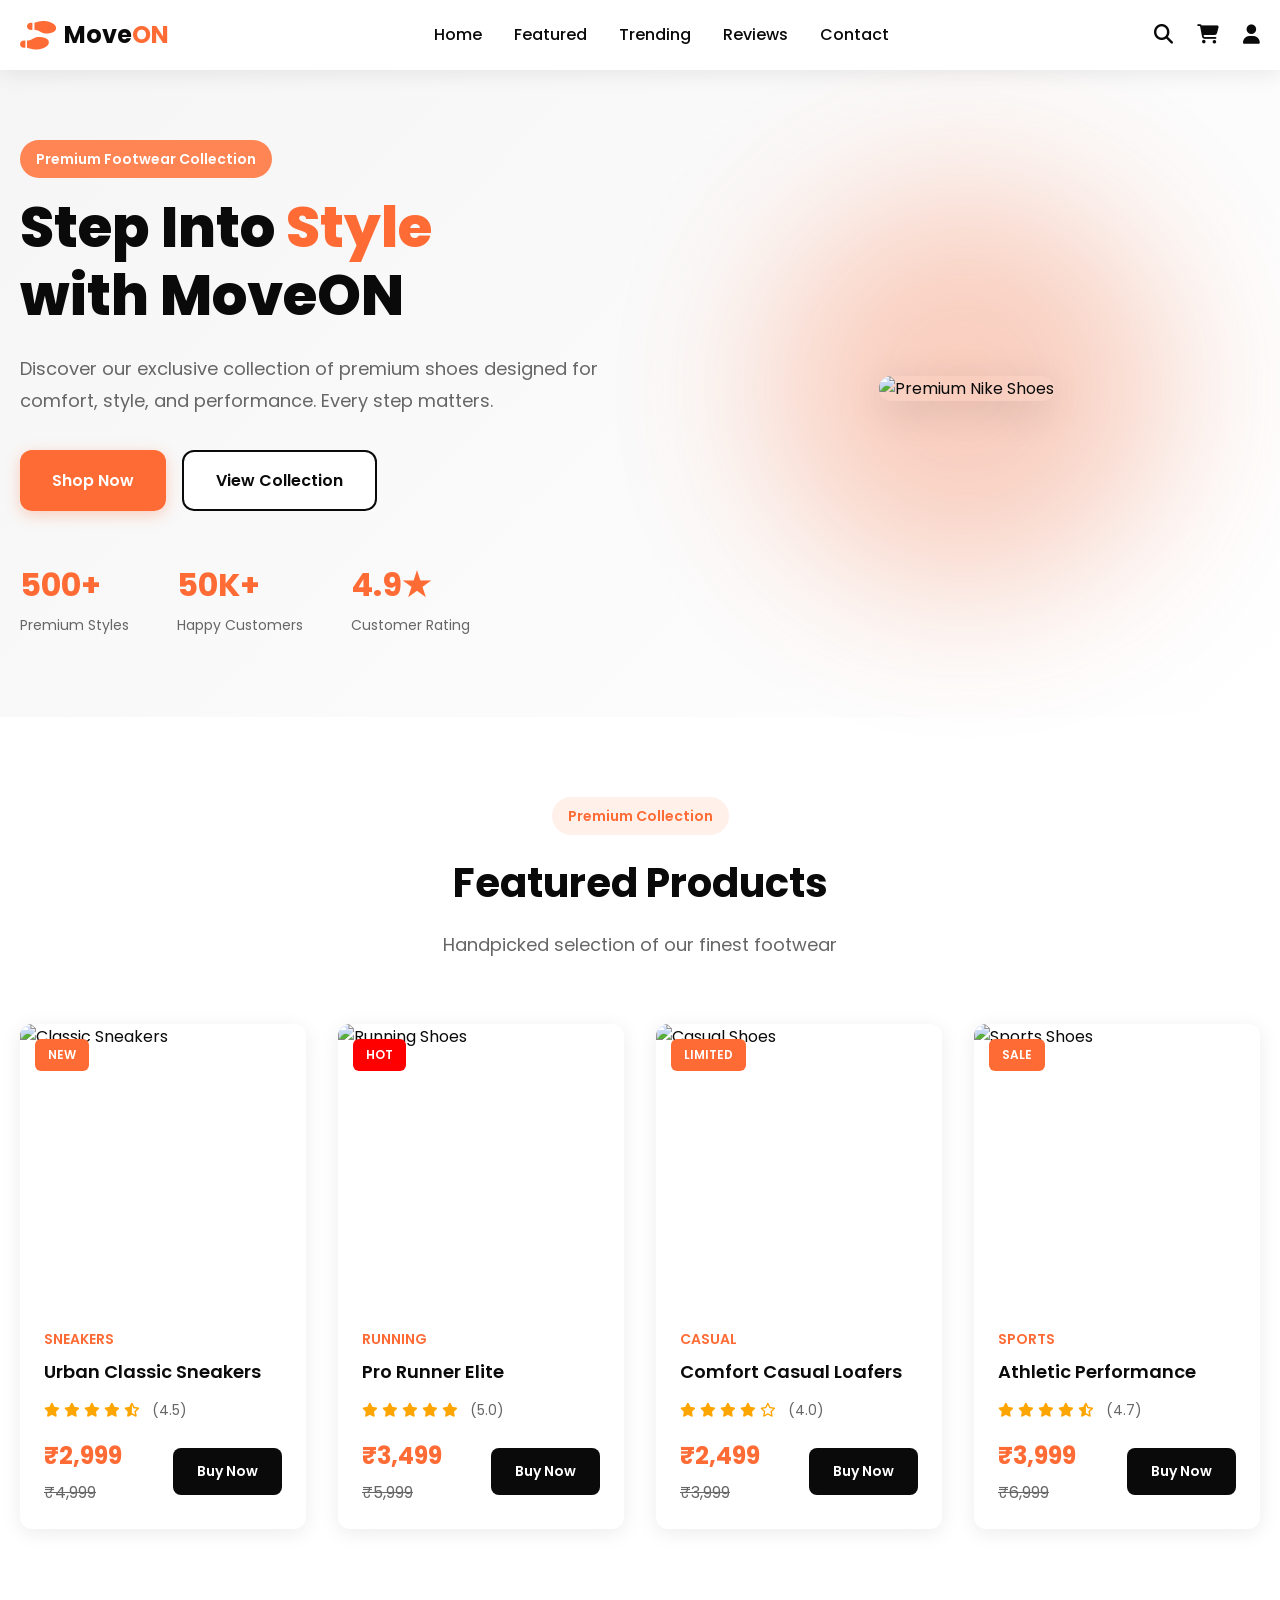
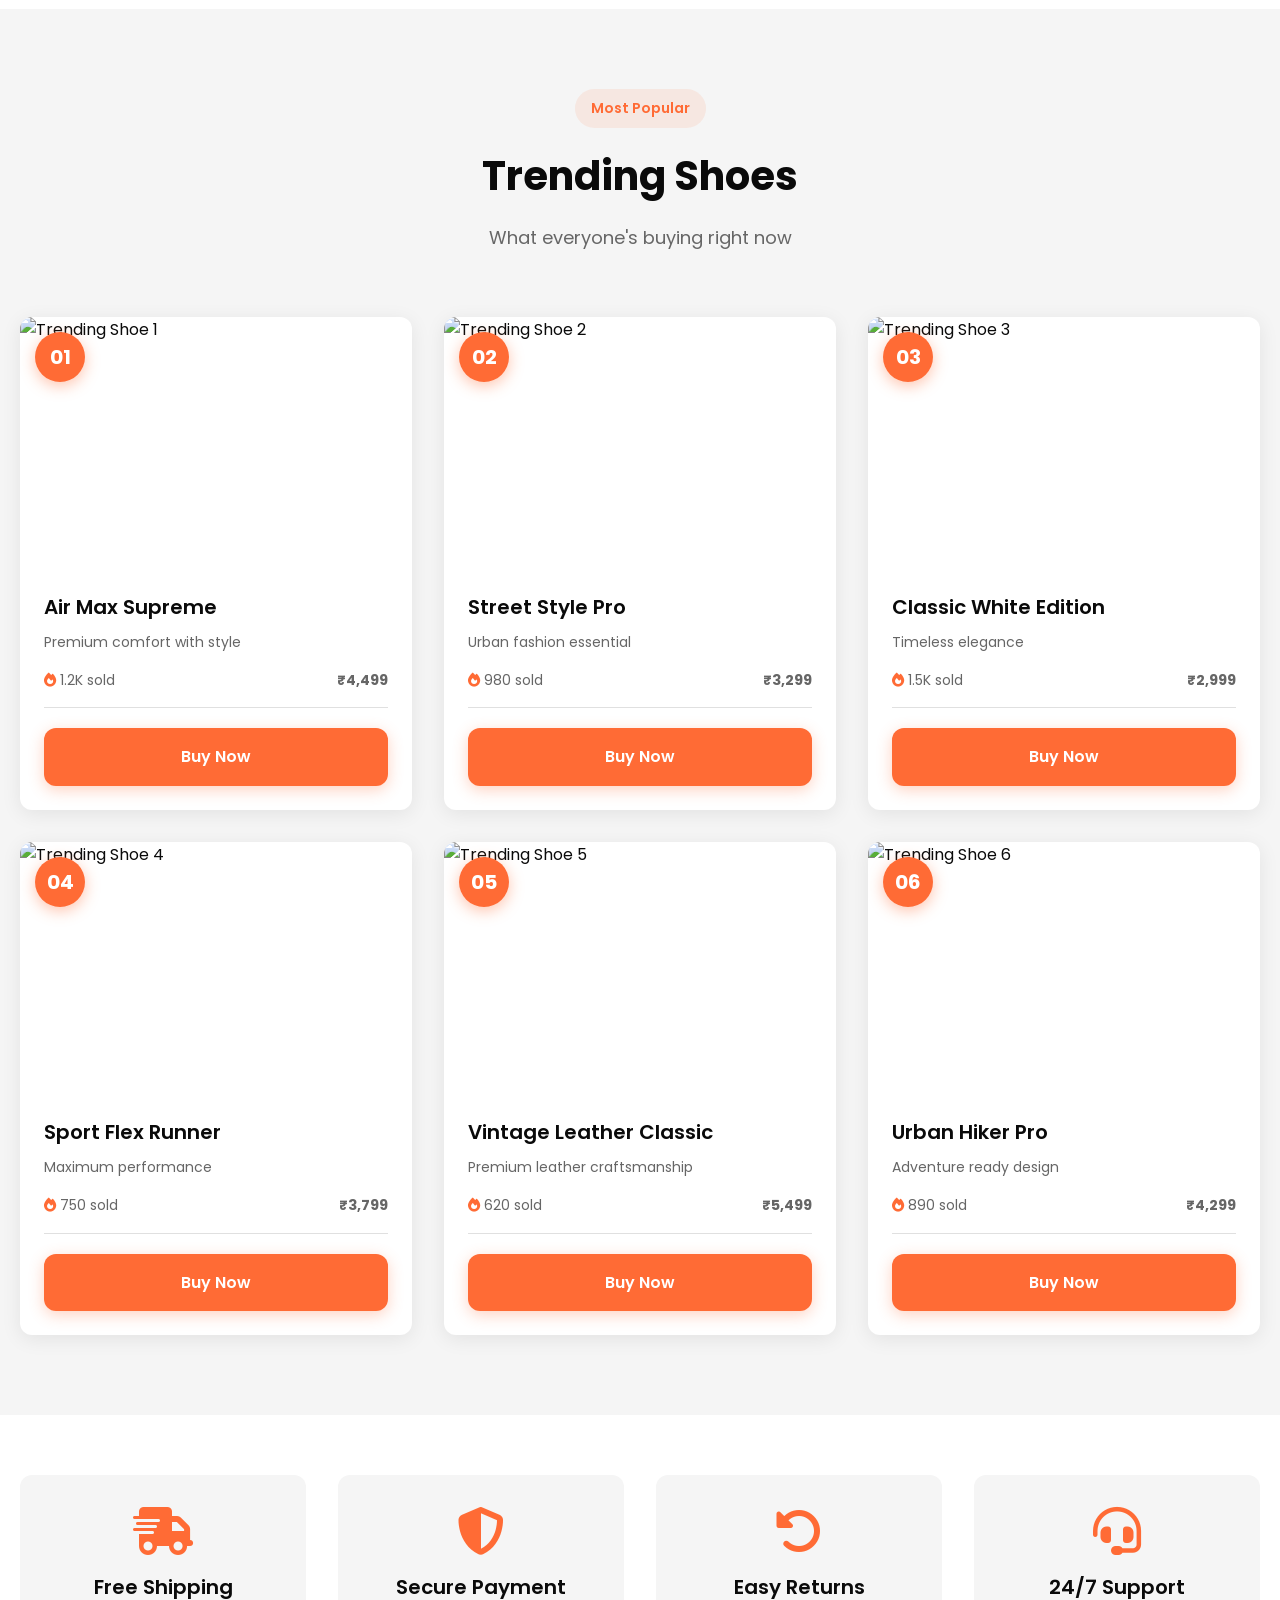
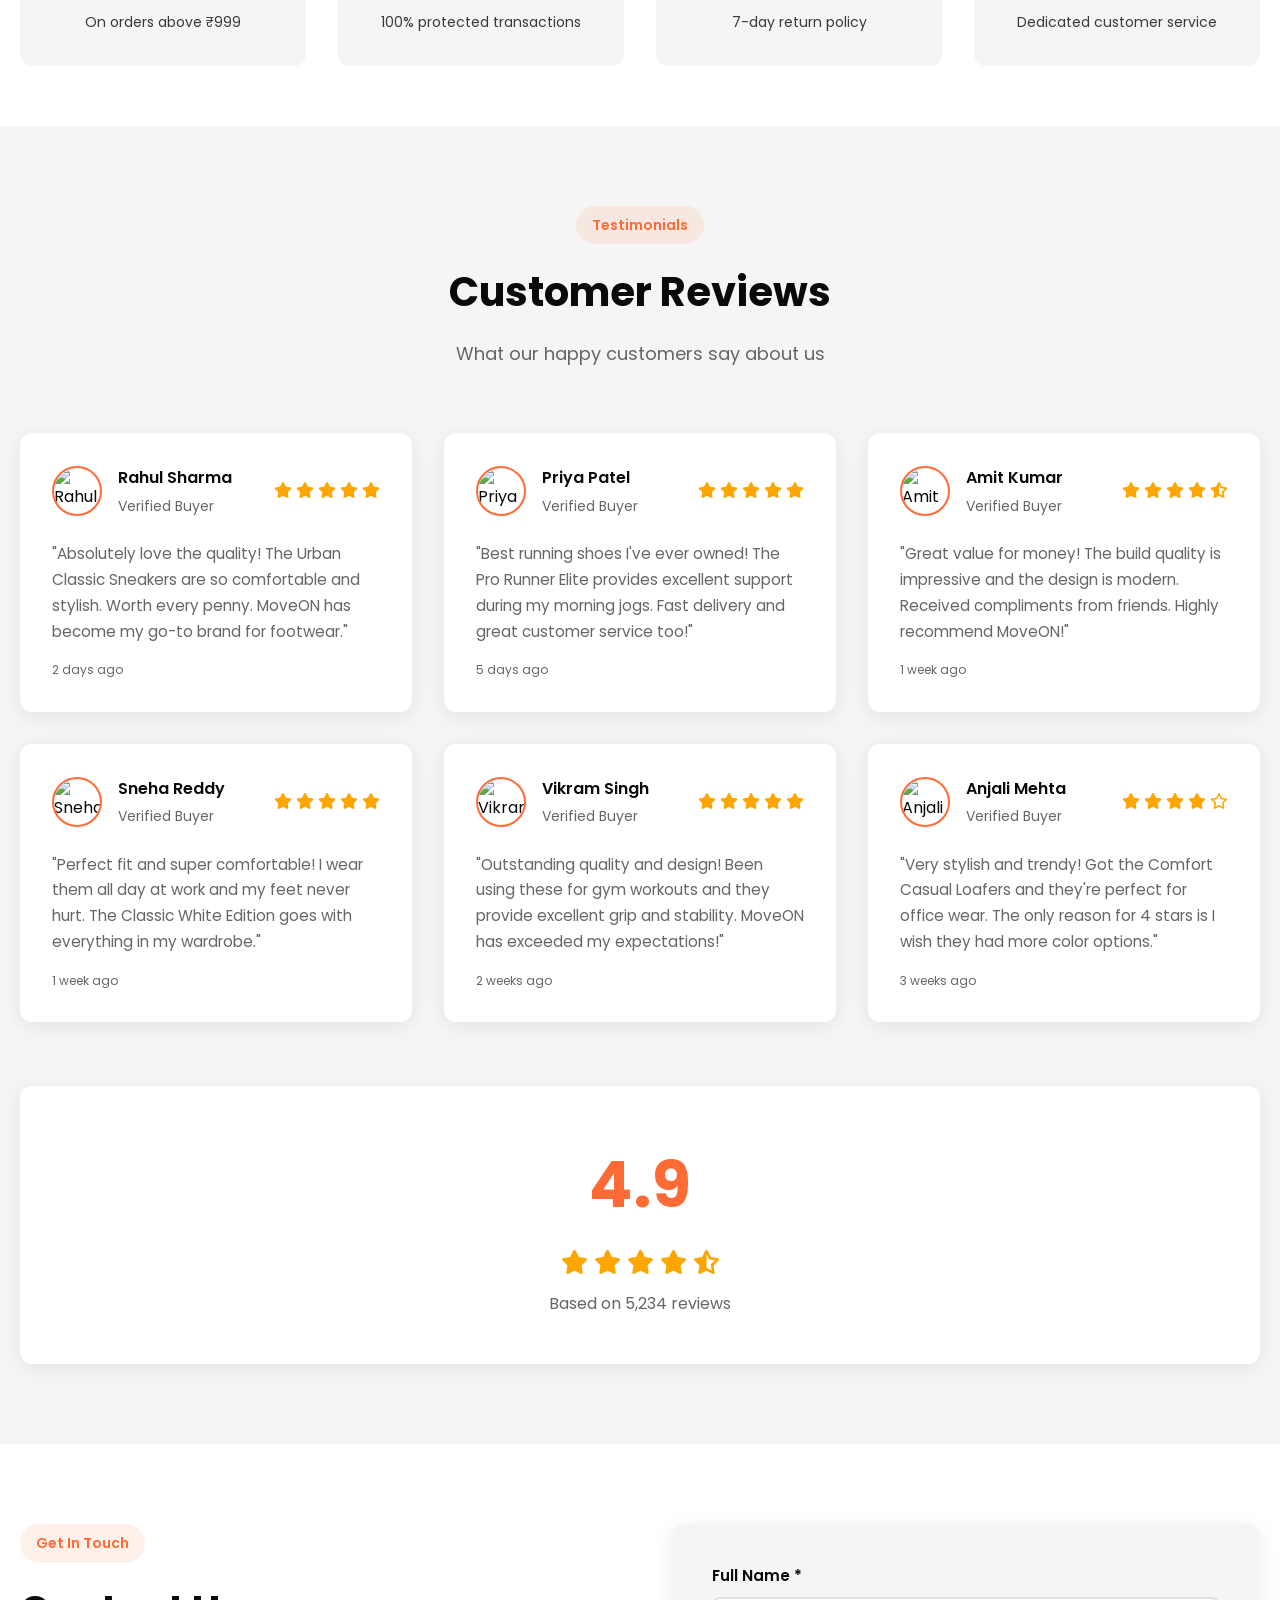
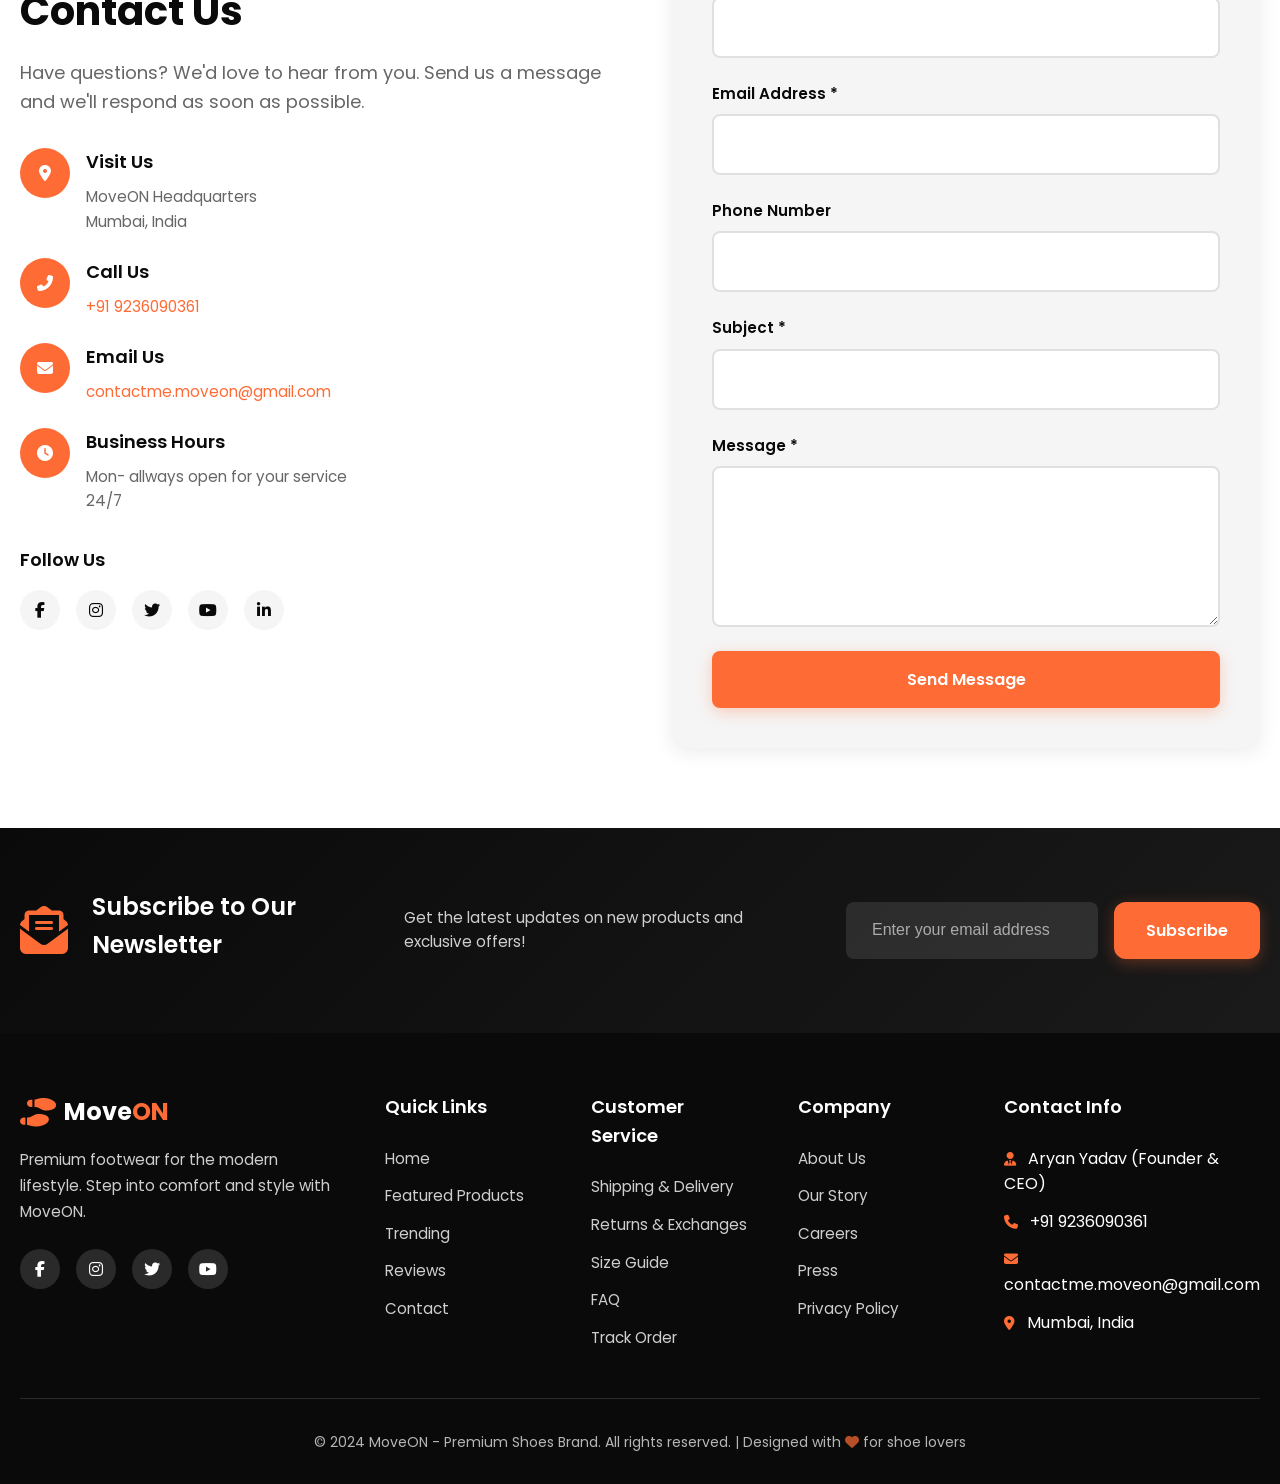
==== commit 8e25ac45: "Update index.html" ====
--- a/index.html
+++ b/index.html
@@ -576,7 +576,7 @@
                         <h4>Follow Us</h4>
                         <div class="social-icons">
                             <a href="#" class="social-icon"><i class="fab fa-facebook-f"></i></a>
-                            <a href="#" class="social-icon"><i class="fab fa-instagram"> @moveon_shoes_</i></a>
+                            <a href="#" class="social-icon"><i class="fab fa-instagram"></i></a>
                             <a href="#" class="social-icon"><i class="fab fa-twitter"></i></a>
                             <a href="#" class="social-icon"><i class="fab fa-youtube"></i></a>
                             <a href="#" class="social-icon"><i class="fab fa-linkedin-in"></i></a>
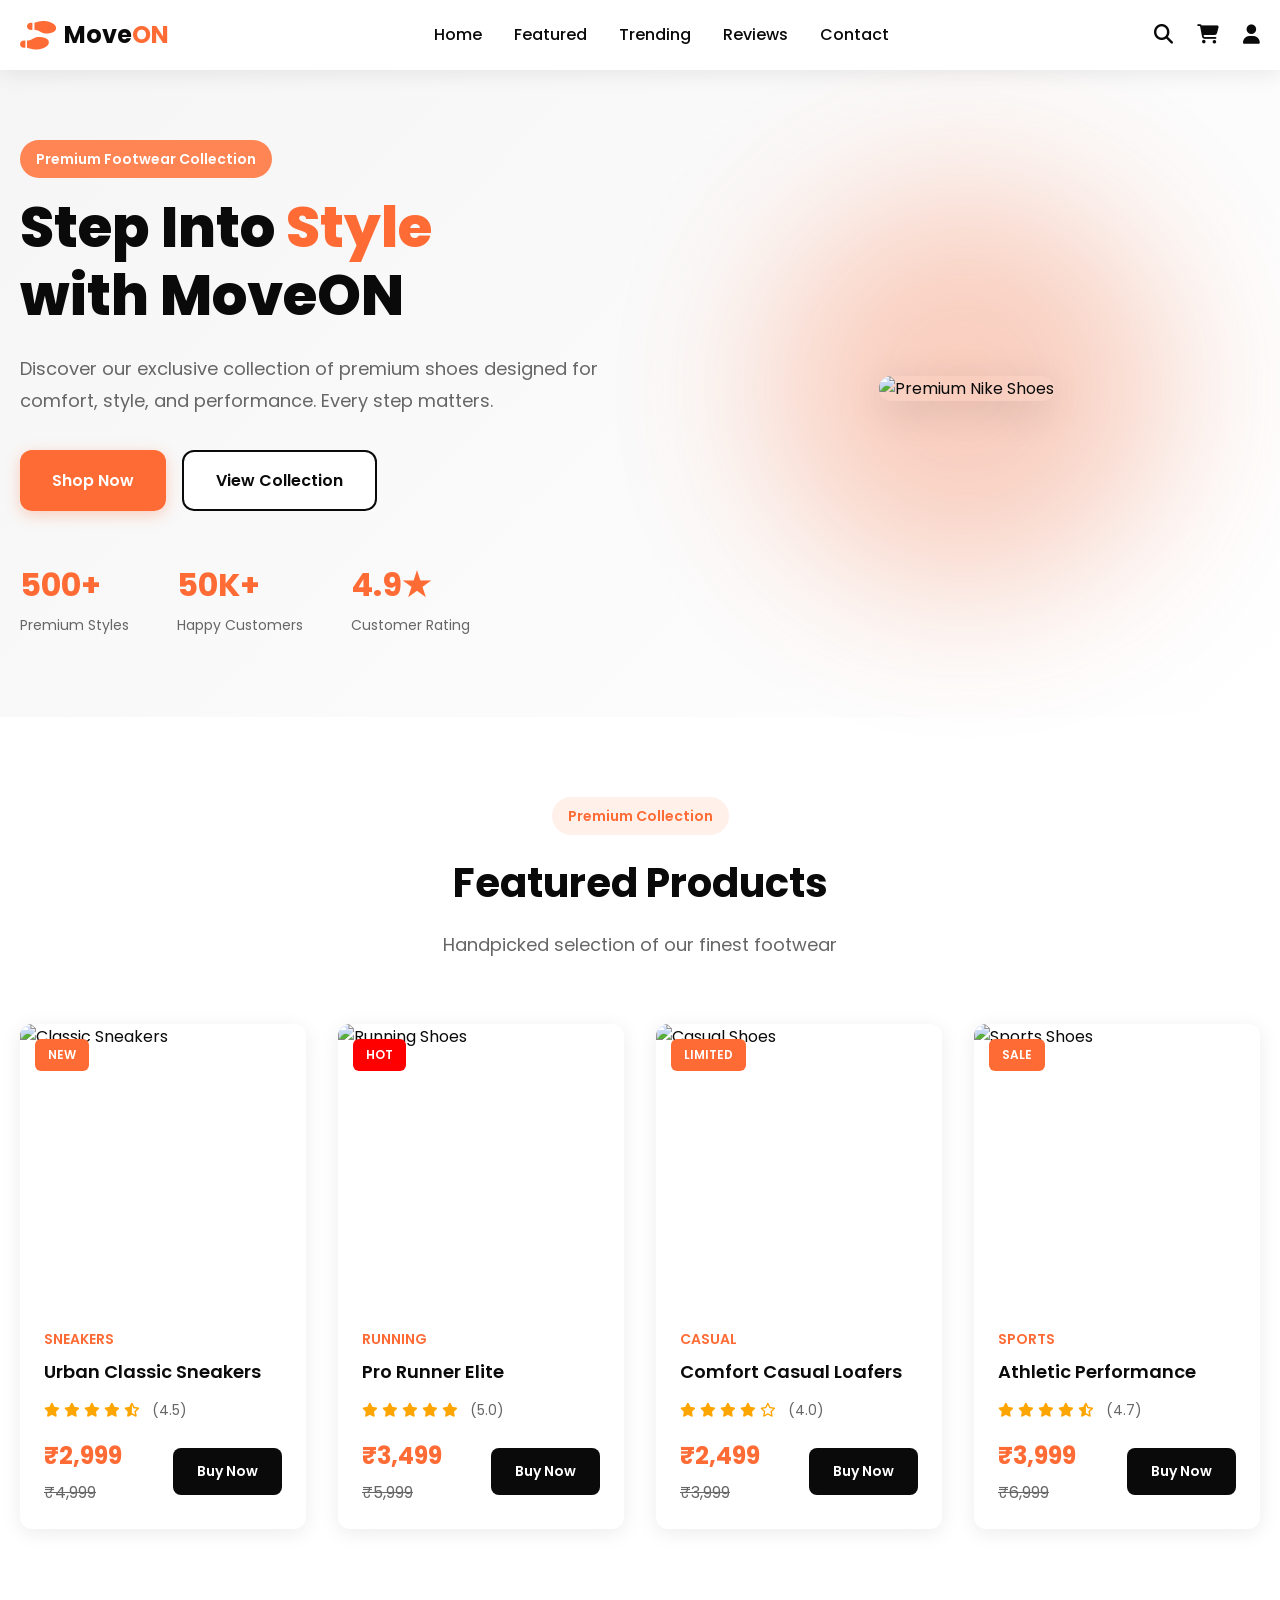
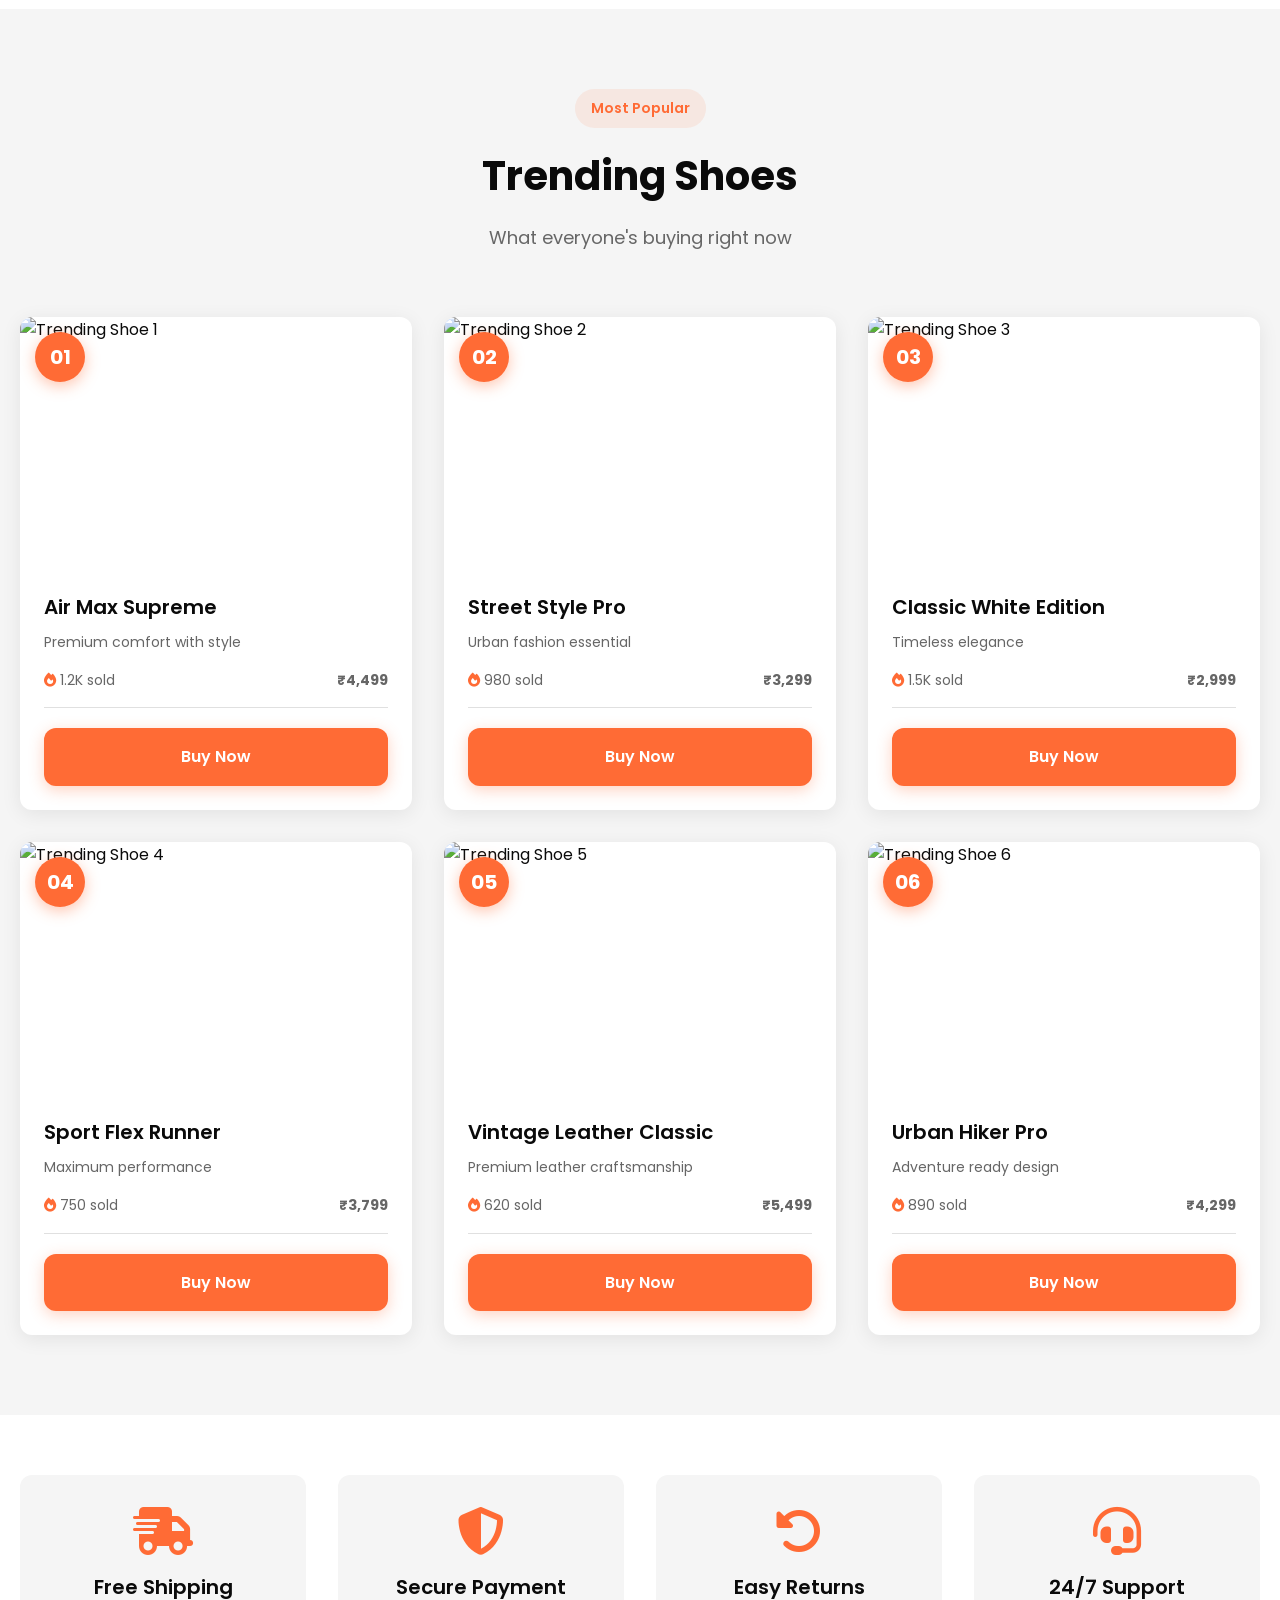
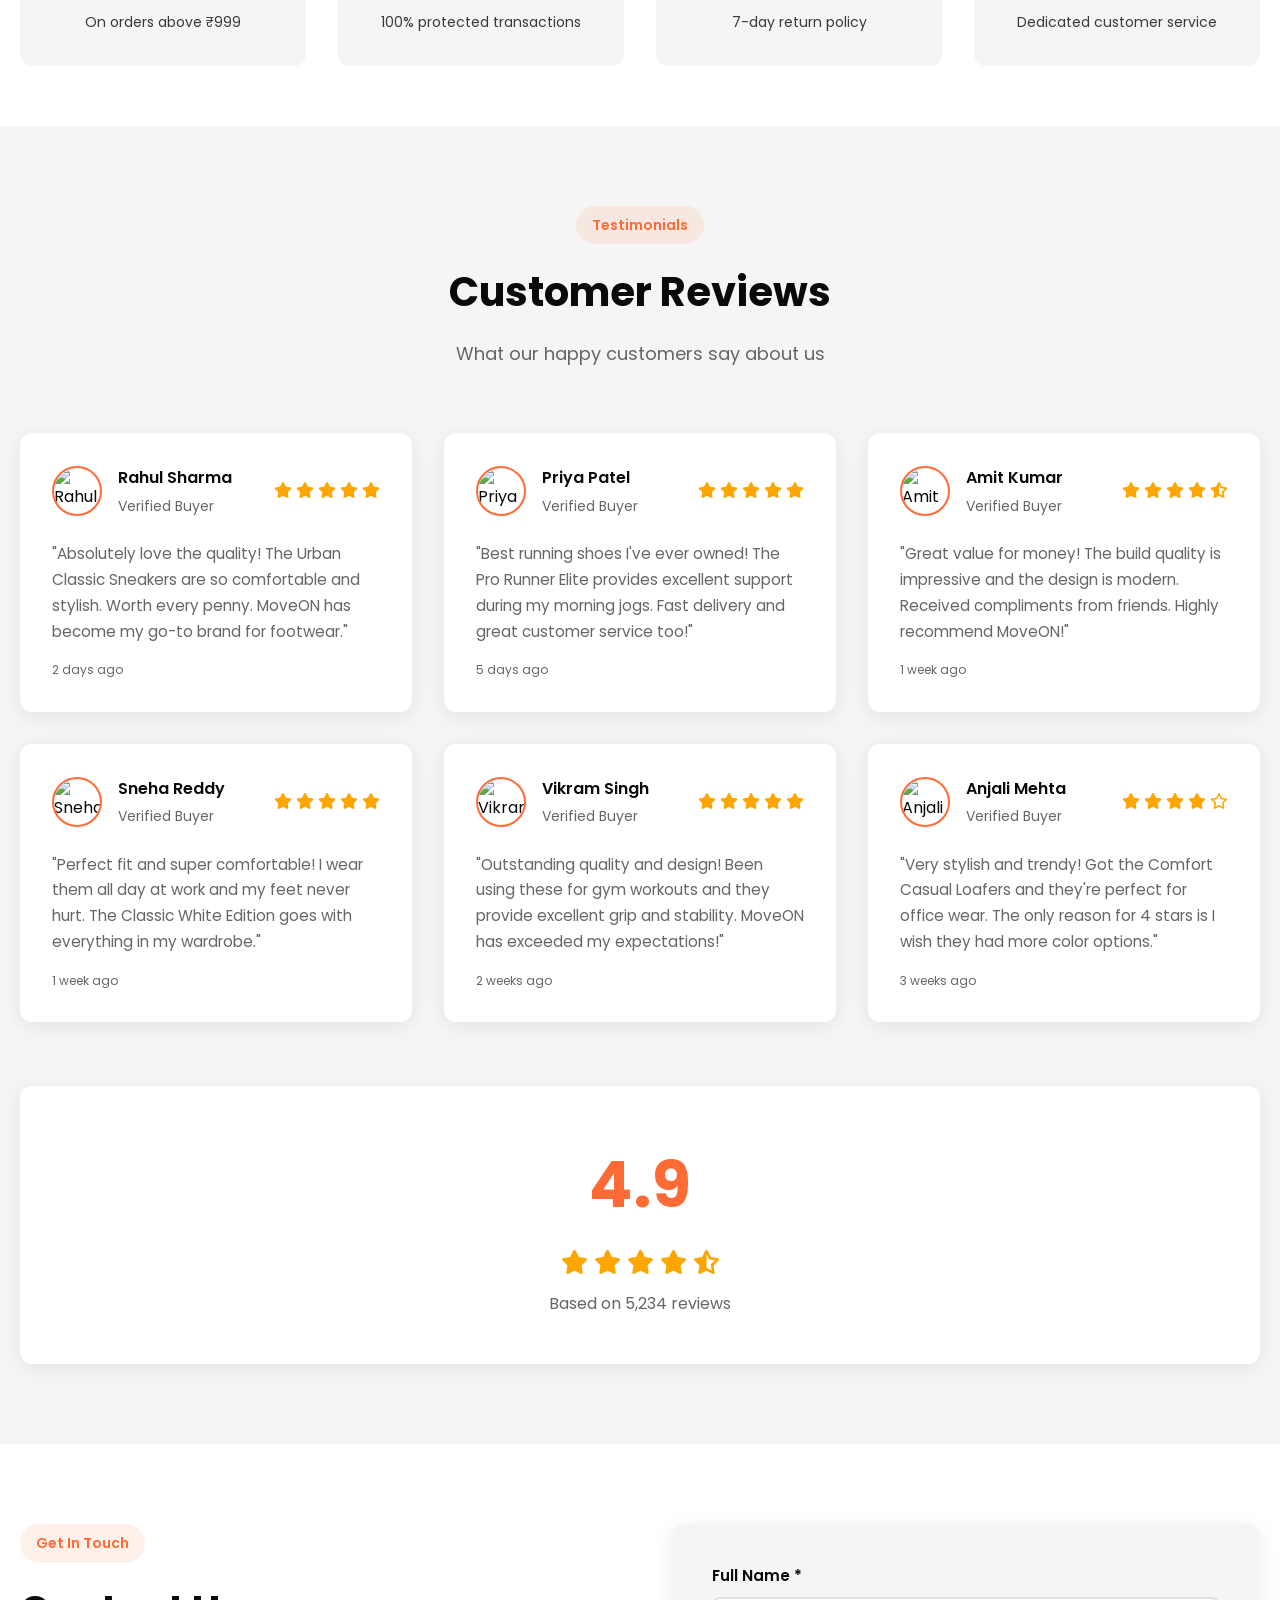
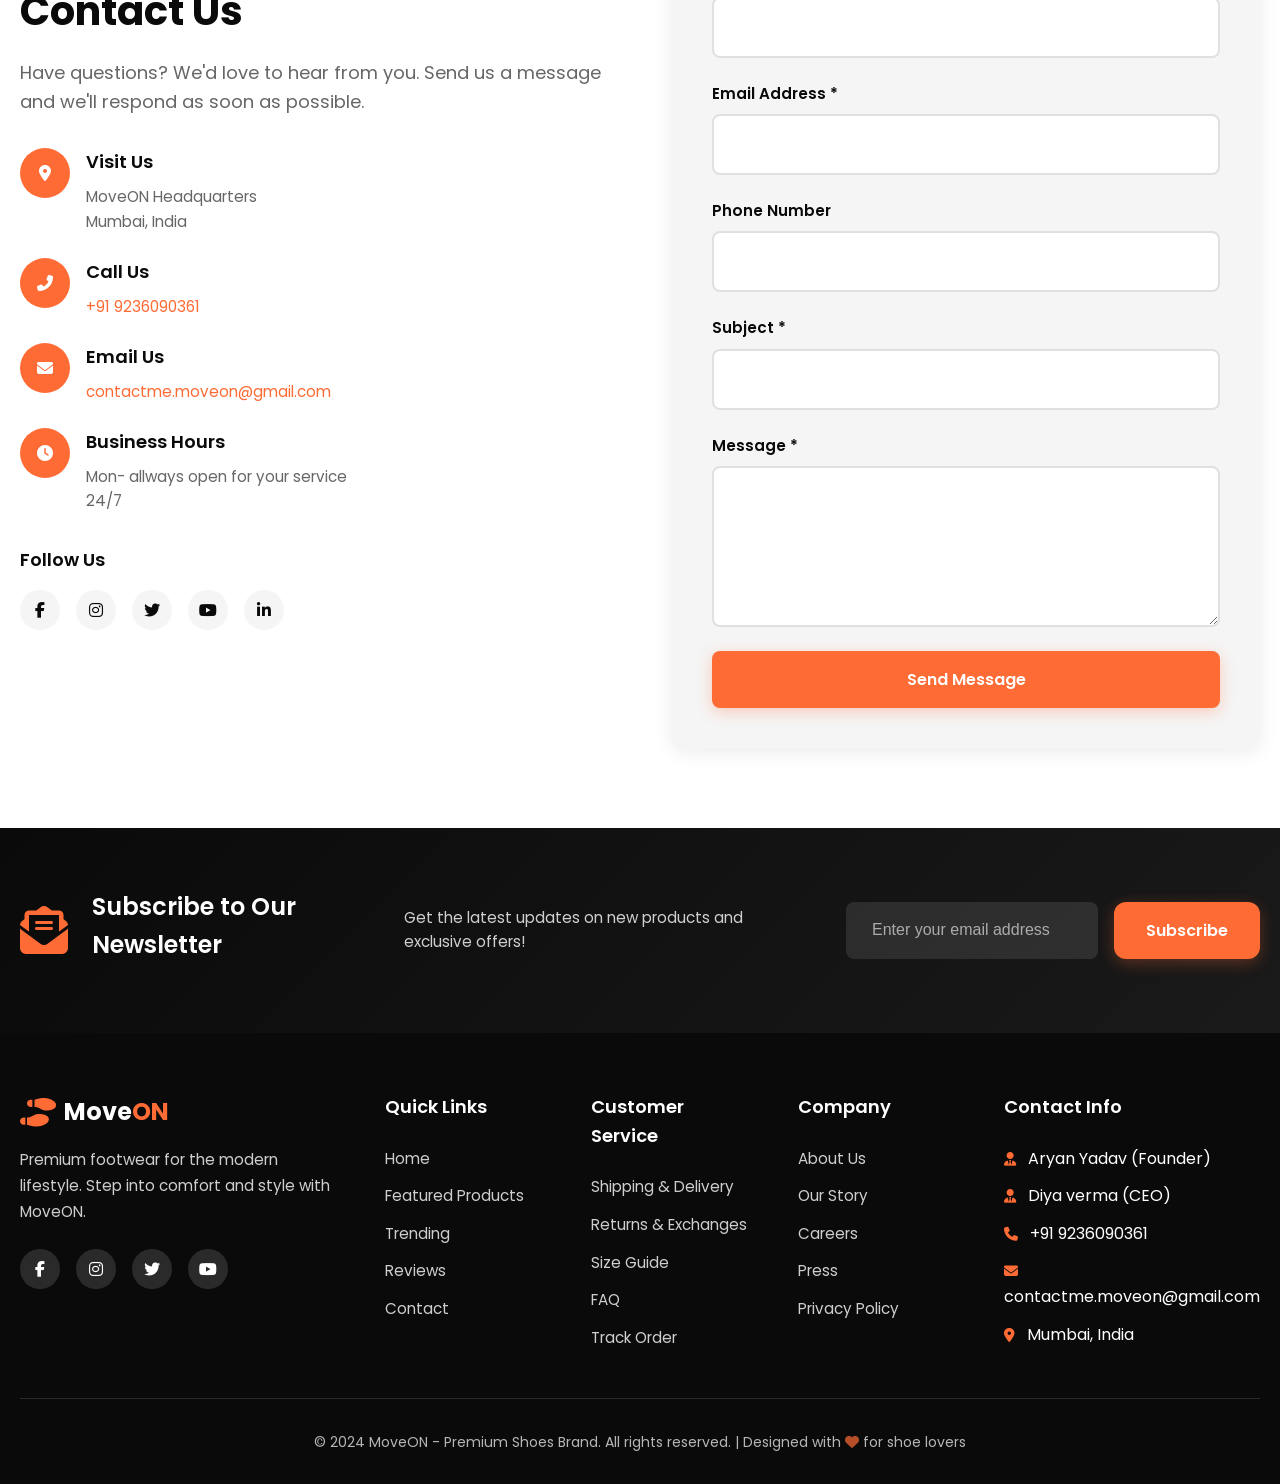
==== commit d38866e4: "Update index.html" ====
--- a/index.html
+++ b/index.html
@@ -652,7 +652,7 @@
                     <p>Premium footwear for the modern lifestyle. Step into comfort and style with MoveON.</p>
                     <div class="footer-social">
                         <a href="#"><i class="fab fa-facebook-f"></i></a>
-                        <a href="#"><i class="fab fa-instagram"></i></a>
+                        <a href="https://www.instagram.com/moveon_shoes_/" target="_blank"><i class="fab fa-instagram"></i></a>
                         <a href="#"><i class="fab fa-twitter"></i></a>
                         <a href="#"><i class="fab fa-youtube"></i></a>
                     </div>
@@ -694,7 +694,8 @@
                 <div class="footer-section">
                     <h4>Contact Info</h4>
                     <ul>
-                        <li><i class="fas fa-user-tie"></i> Aryan Yadav (Founder & CEO)</li>
+                        <li><i class="fas fa-user-tie"></i> Aryan Yadav (Founder)</li>
+                        <li><i class="fas fa-user-tie"></i> Diya verma (CEO)</li>
                         <li><i class="fas fa-phone"></i> +91 9236090361</li>
                         <li><i class="fas fa-envelope"></i> contactme.moveon@gmail.com</li>
                         <li><i class="fas fa-map-marker-alt"></i> Mumbai, India</li>
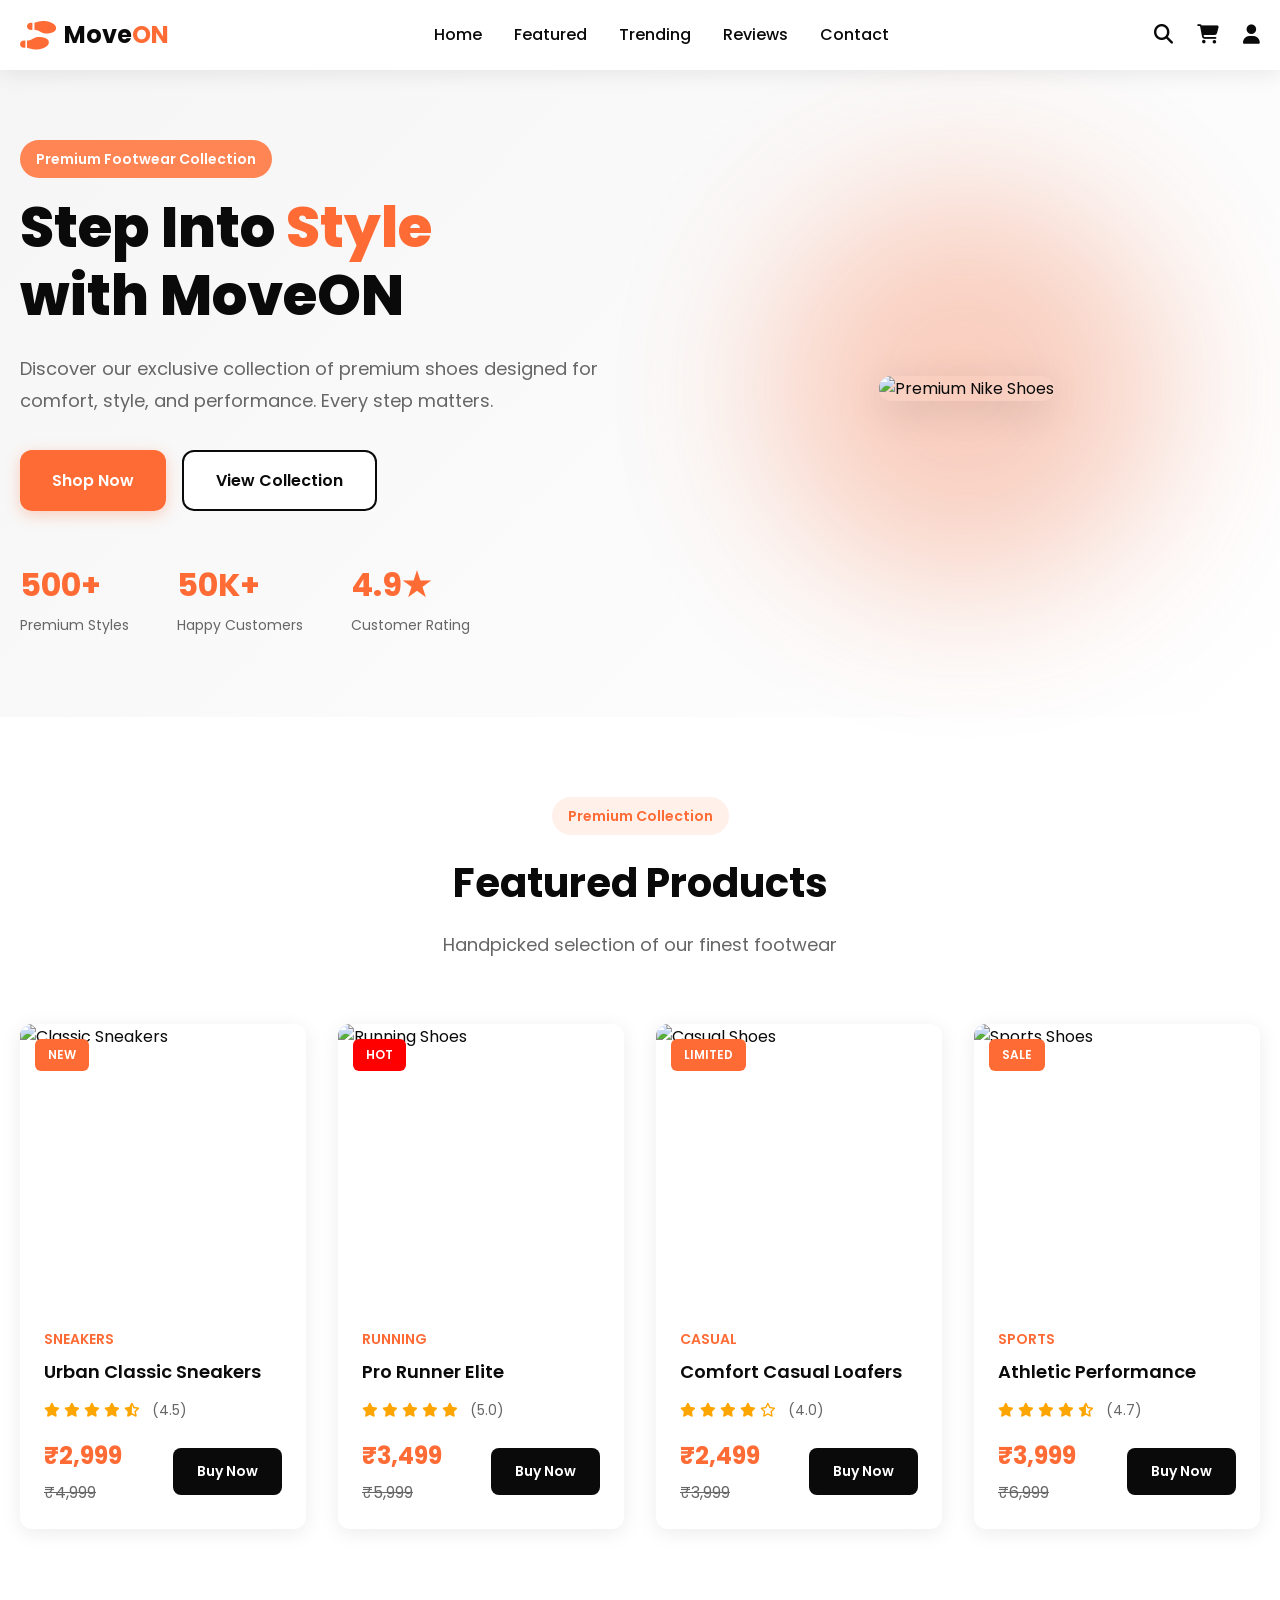
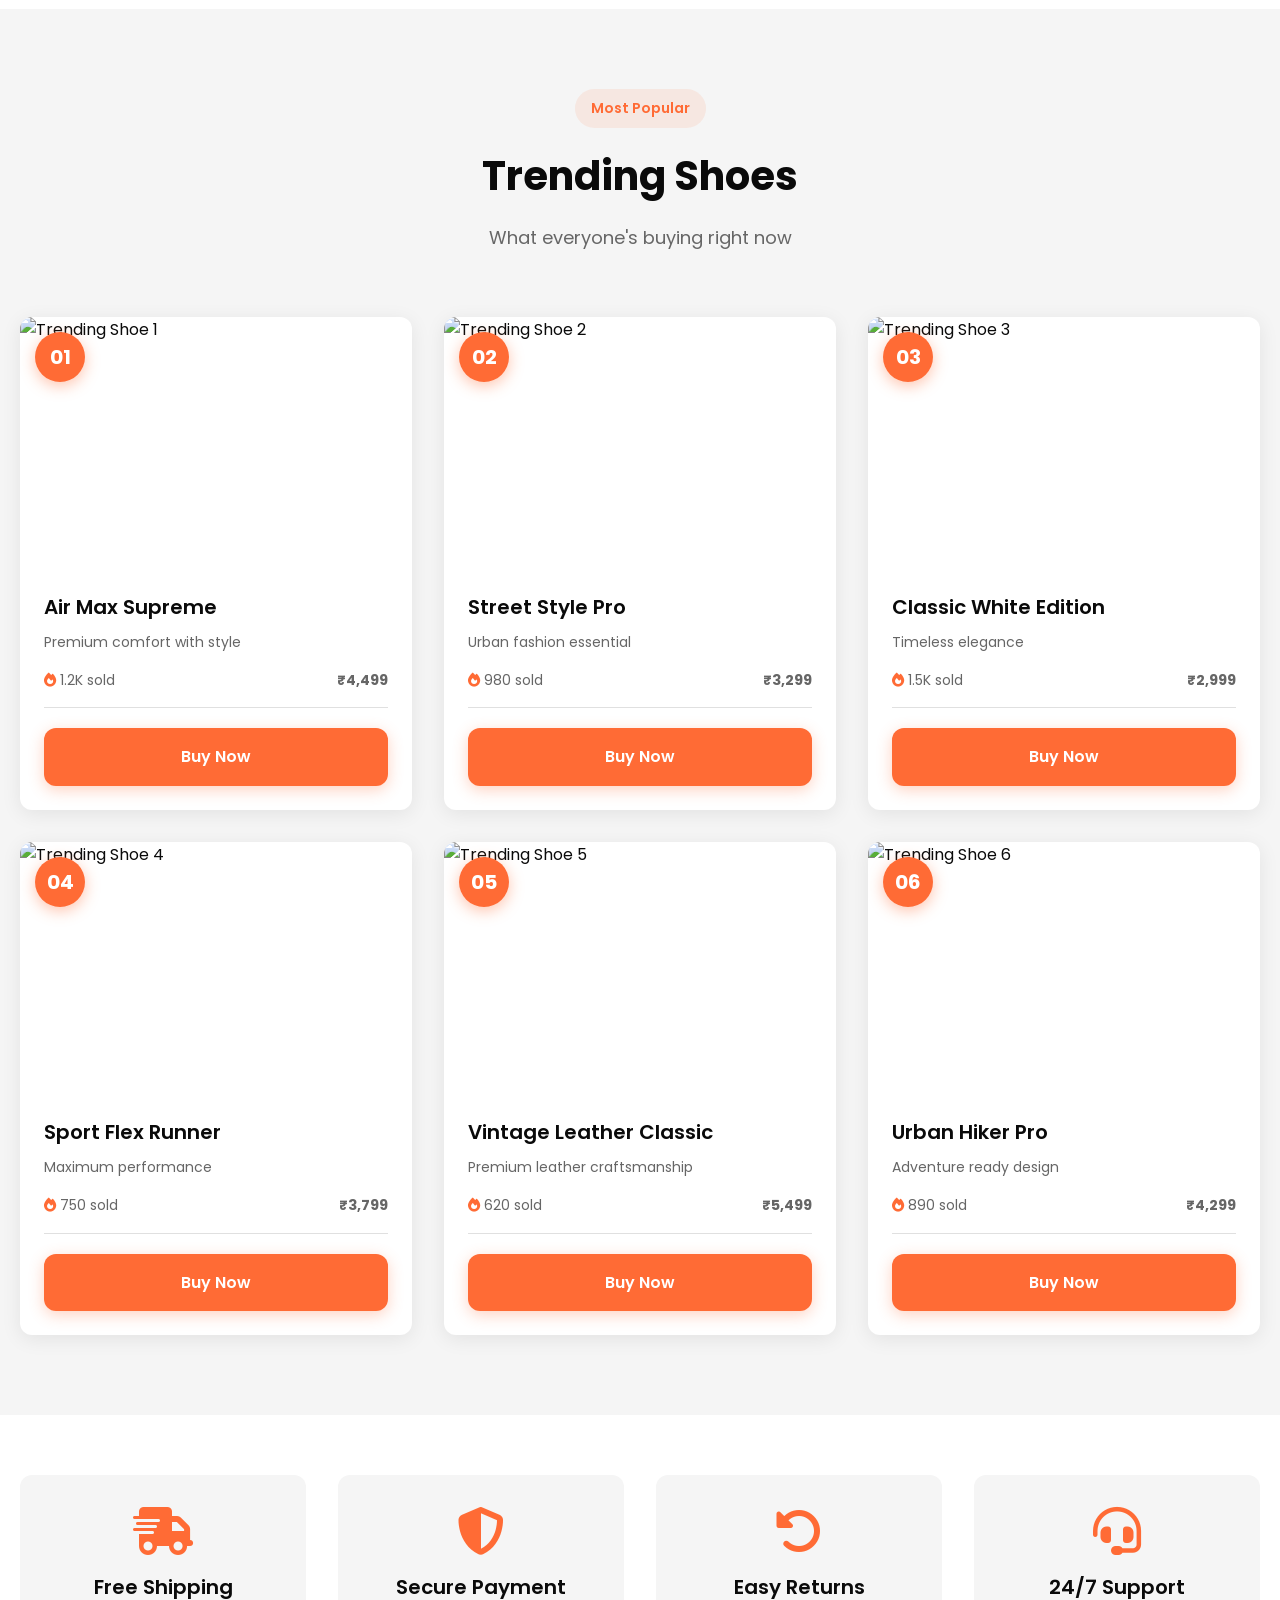
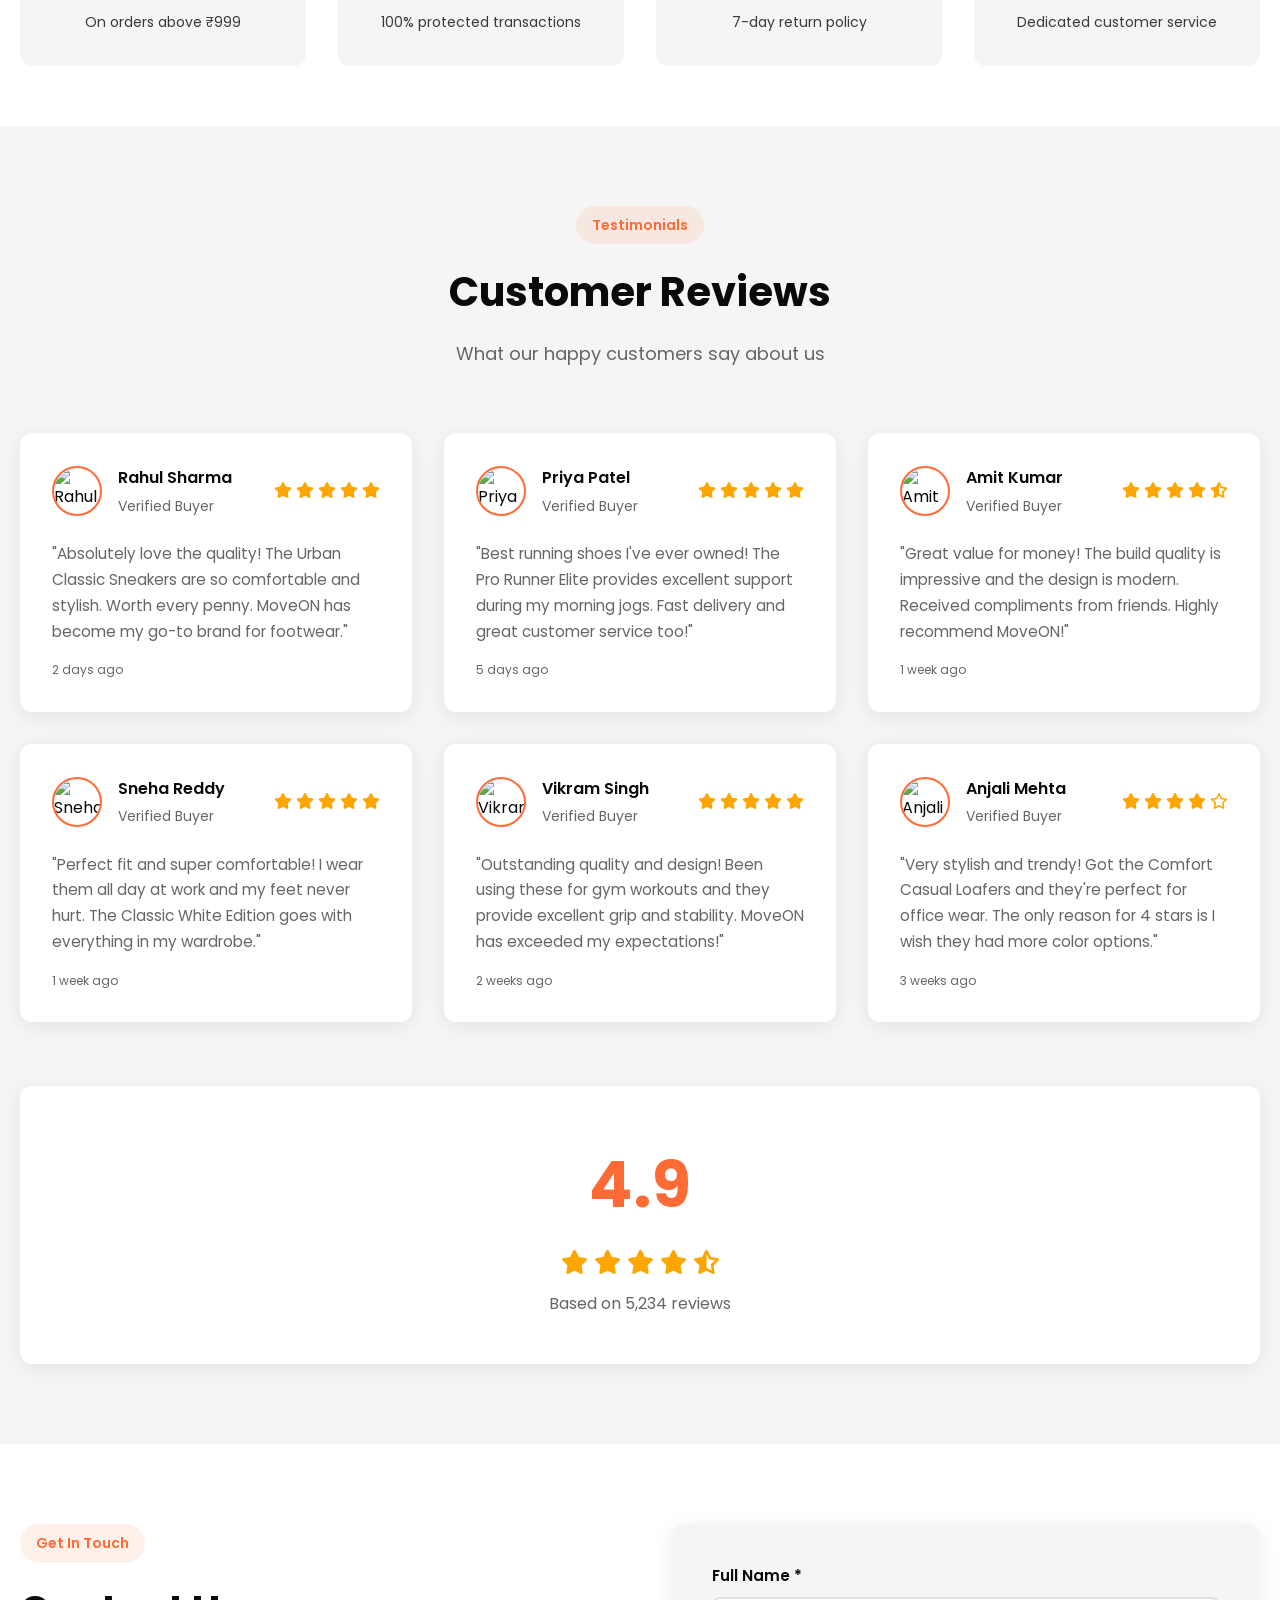
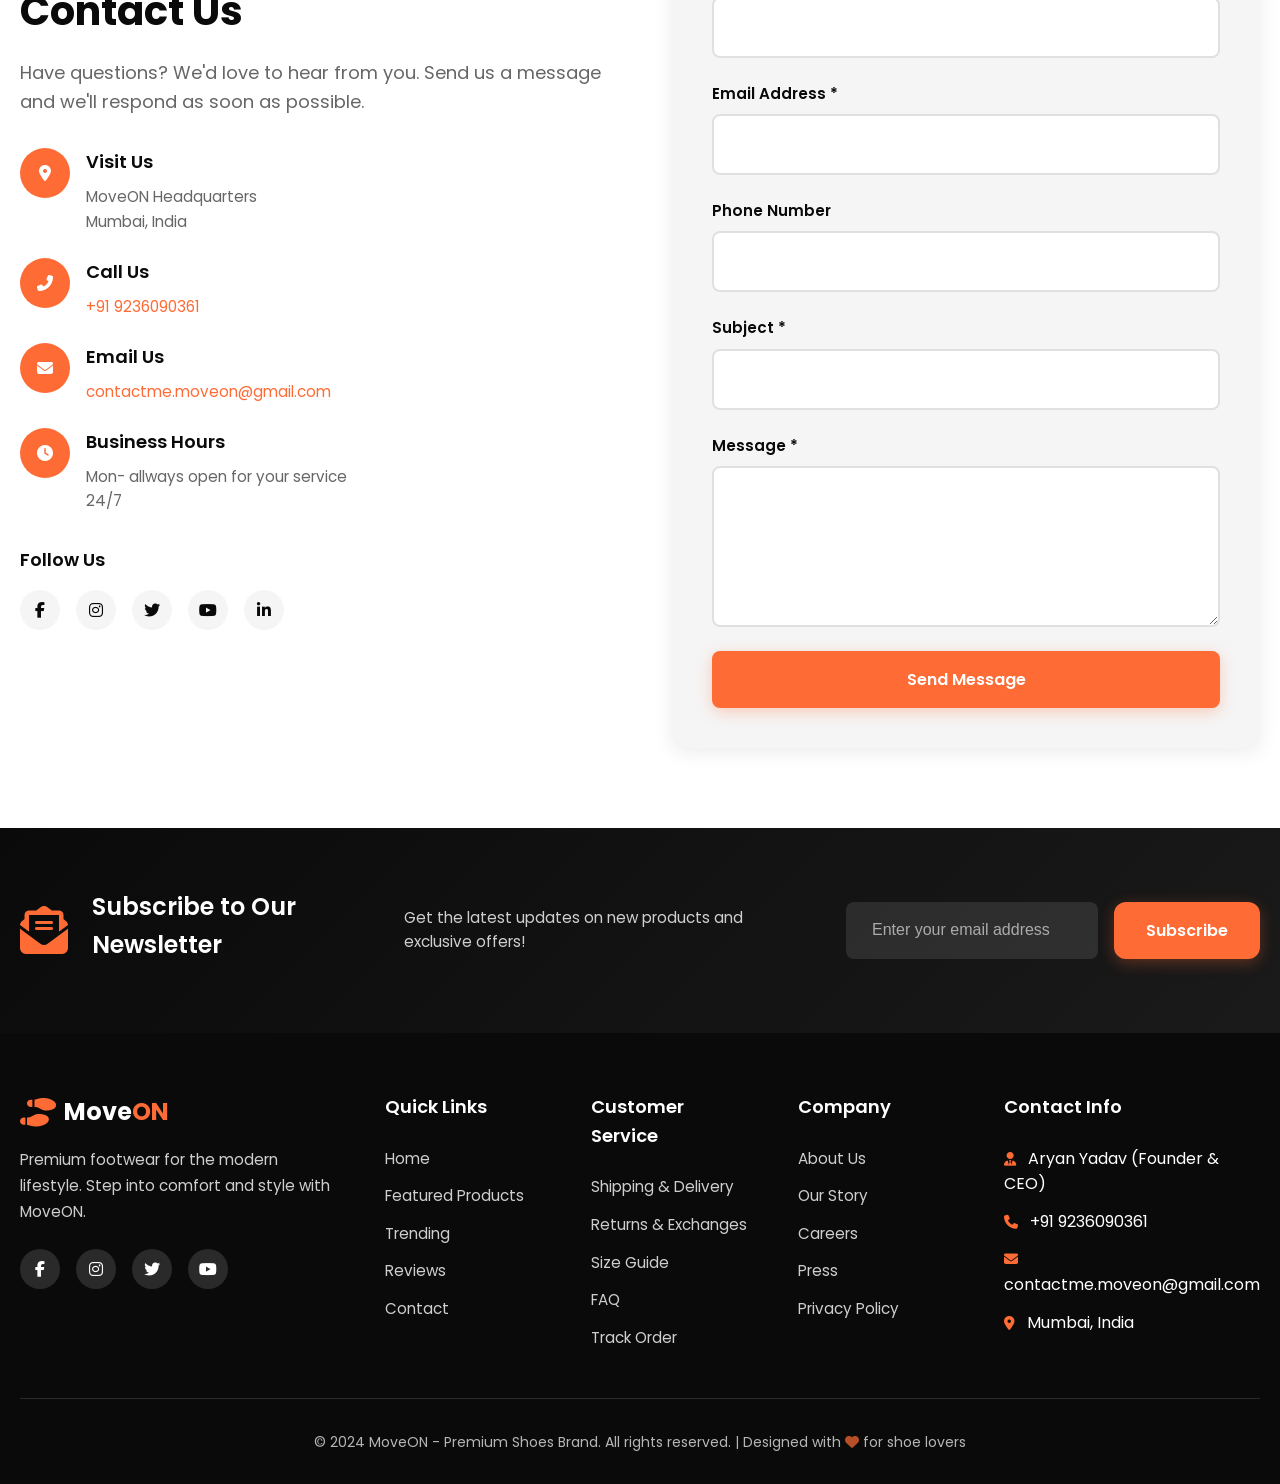
==== commit 8d4b680b: "Update index.html" ====
--- a/index.html
+++ b/index.html
@@ -694,8 +694,7 @@
                 <div class="footer-section">
                     <h4>Contact Info</h4>
                     <ul>
-                        <li><i class="fas fa-user-tie"></i> Aryan Yadav (Founder)</li>
-                        <li><i class="fas fa-user-tie"></i> Diya verma (CEO)</li>
+                        <li><i class="fas fa-user-tie"></i> Aryan Yadav (Founder & CEO)</li>
                         <li><i class="fas fa-phone"></i> +91 9236090361</li>
                         <li><i class="fas fa-envelope"></i> contactme.moveon@gmail.com</li>
                         <li><i class="fas fa-map-marker-alt"></i> Mumbai, India</li>
